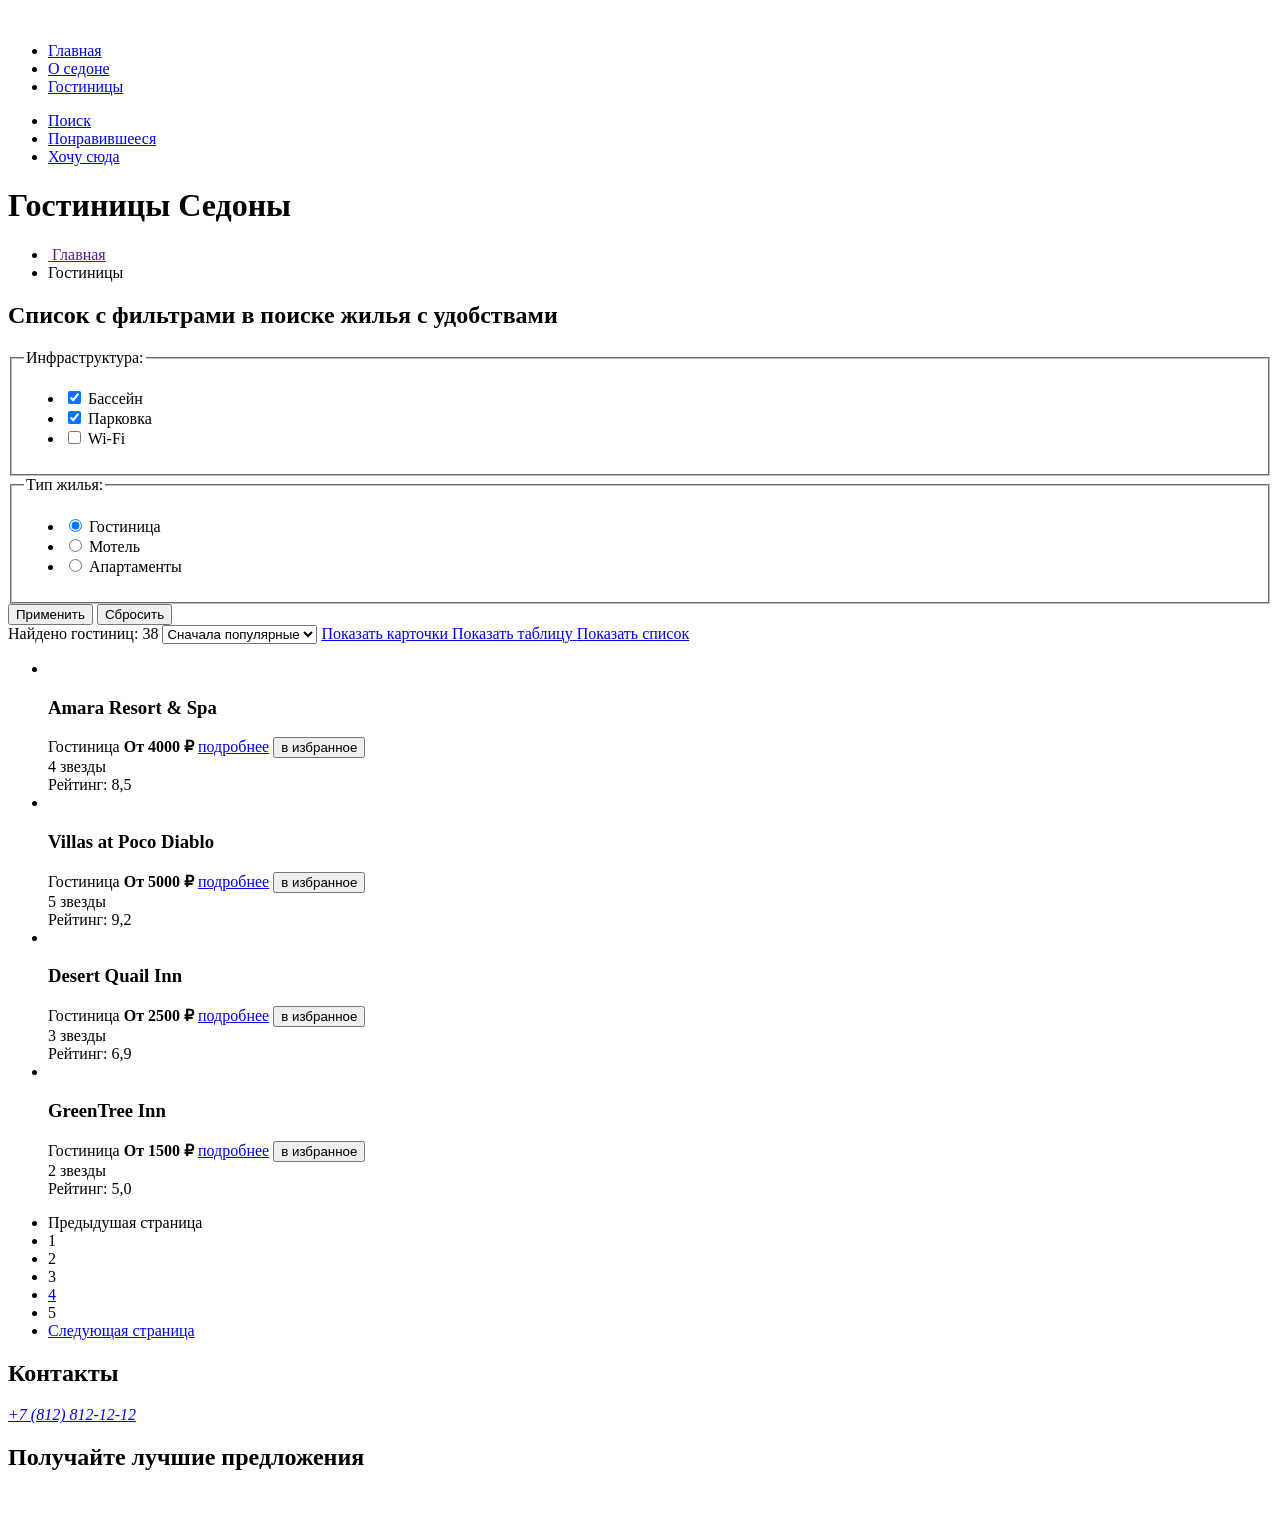
==== catalog.html @ 90de9f29 "add: pagination for catalog-products" ====
<!doctype html>
<html lang="ru">
  <head>
    <meta charset="UTF-8" />
    <meta name="viewport" content="width=device-width, initial-scale=1.0" />
    <title>SEDONA</title>
  </head>
  <body>
    <header class="page-header">
      <a href="index.html" class="page-header-link">
        <img src="" alt="" class="page-header-logo" />
      </a>
      <nav class="navigation">
        <ul class="navigation-list">
          <li class="navigation-item">
            <a href="index.html" class="navigation-link">Главная</a>
          </li>
          <li class="navigation-item">
            <a href="about.html" class="navigation-link">О седоне</a>
          </li>
          <li class="navigation-item">
            <a
              href="catalog.html"
              class="navigation-link navigation-link-current"
              >Гостиницы</a
            >
          </li>
        </ul>
        <ul class="navigation-list navigation-user">
          <li class="navigation-item">
            <a href="#" class="navigation-link">
              <span class="visually-hidden">Поиск</span>
            </a>
          </li>
          <li class="navigation-item">
            <a href="#" class="navigation-link">
              <span class="visually-hidden">Понравившееся</span>
            </a>
          </li>
          <li class="navigation-item">
            <a href="#" class="navigation-link">
              <span class="navigation-user-will">Хочу сюда</span>
            </a>
          </li>
        </ul>
      </nav>
    </header>
    <main class="main-inner">
      <header class="header-inner">
        <h1 class="header-inner-title">Гостиницы Седоны</h1>
        <ul class="breadcrumbs">
          <li class="breadcrumbs-item">
            <a href="" class="breadcrumbs-link">
              <img src="" alt="" class="header-inner-image" />
              <span class="visually-hidden">Главная</span>
            </a>
          </li>
          <li class="breadcrumbs-item">
            <a class="breadcrumbs-link">Гостиницы</a>
          </li>
        </ul>
      </header>
      <section class="catalog-products">
        <!-- Секция с каталогом и фильтрами -->

        <h2 class="visually-hidden">
          Список с фильтрами в поиске жилья с удобствами
        </h2>
        <!-- Заголовок секции. visually-hidden — визуально скрывает заголовок,
       но он остаётся доступным для скринридеров -->

        <form action="https://echo.htmlacademy.ru/" class="catalog-filter">
          <!-- form — создаёт форму для выбора фильтров.
         action — указывает адрес, куда отправятся выбранные данные -->

          <fieldset class="catalog-filter-group">
            <!-- fieldset — объединяет связанные элементы формы в одну группу.
           Здесь он объединяет все варианты инфраструктуры:
           «Бассейн», «Парковка» и «Wi-Fi» -->

            <legend class="catalog-filter-title">Инфраструктура:</legend>
            <!-- legend — задаёт название группы fieldset.
           Здесь название группы — «Инфраструктура» -->

            <ul class="catalog-filter-list">
              <!-- ul — создаёт список вариантов фильтра -->

              <li class="catalog-filter-item">
                <!-- li — отдельный пункт списка -->

                <label class="control">
                  <!-- label — связывает текст «Бассейн» с checkbox.
                 Можно нажать как на квадратик, так и на текст -->

                  <input
                    type="checkbox"
                    class="control-input"
                    name="schwimbad"
                    checked
                  />
                  <!-- checkbox — флажок, который позволяет выбрать этот вариант.
                 Checkbox можно выбирать одновременно с другими checkbox -->

                  Бассейн
                </label>
              </li>

              <li class="catalog-filter-item">
                <label class="control">
                  <input
                    type="checkbox"
                    class="control-input"
                    name="parking"
                    checked
                  />
                  Парковка
                </label>
              </li>

              <li class="catalog-filter-item">
                <label class="control">
                  <input type="checkbox" class="control-input" name="wi-fi" />
                  Wi-Fi
                </label>
              </li>
            </ul>
          </fieldset>

          <fieldset class="catalog-filter-group">
            <!-- Второй fieldset — отдельная группа формы.
           Здесь объединены варианты выбора типа жилья:
           «Гостиница», «Мотель» и «Апартаменты» -->

            <legend class="catalog-filter-title">Тип жилья:</legend>
            <!-- legend — название этой группы.
           Здесь оно сообщает пользователю, что ниже выбирается тип жилья -->

            <ul class="catalog-filter-list">
              <!-- ul — список вариантов типа жилья -->

              <li class="catalog-filter-item">
                <!-- li — один вариант из списка -->

                <label class="control">
                  <!-- label — связывает название варианта с radio -->

                  <input
                    type="radio"
                    class="control-input"
                    name="product-group"
                    value="hotel"
                    checked
                  />
                  <!-- radio — переключатель для выбора варианта.
                 Обычно из одной группы radio выбирают только один вариант -->

                  Гостиница
                </label>
              </li>

              <li class="catalog-filter-item">
                <label class="control">
                  <input
                    type="radio"
                    class="control-input"
                    name="product-group"
                    value="motel"
                  />
                  Мотель
                </label>
              </li>

              <li class="catalog-filter-item">
                <label class="control">
                  <input
                    type="radio"
                    class="control-input"
                    name="product-group"
                    value="apartmant"
                  />
                  Апартаменты
                </label>
              </li>
            </ul>
          </fieldset>
          <div class="form-content-button">
            <button class="form-button" type="submit">Применить</button>
            <button class="form-button" type="submit">Сбросить</button>
          </div>
        </form>
        <label for="sort">Найдено гостиниц: 38</label>
        <select id="sort" aria-label="Сортировка" class="select-control">
          <option value="popular">Сначала популярные</option>
          <option value="cheap">Сначала дешевые</option>
          <option value="expensiv">Сначала дорогие</option>
        </select>
        <a href="#" class="button button-light">
          <span class="visually-hidden">Показать карточки</span>
        </a>
        <a href="#" class="button button-light">
          <span class="visually-hidden">Показать таблицу</span>
        </a>
        <a href="#" class="button button-light">
          <span class="visually-hidden">Показать список</span>
        </a>

        <ul class="product-list">

          <li class="product-card">
            <a href="" class="product-card -image-link">
              <img src="" alt="" class="product-card-image" />
            </a>
            <a href="#" class="product-card-title-link"></a>
              <h3 class="product-card-title">Amara Resort & Spa</h3>
            </a>
            <span class="product-card-type">Гостиница</span>
            <b class="product-card-price">От 4000 ₽</b>
            <a href="#" class="button button-more">подробнее</a>
            <button href="#" class="button button-favorite">в избранное</button>
            <div class="product-card-stars star-4"> 
              <span class="visually-hidden">4 звезды</span>
                <img src="#" alt="" class="product-card-star" />
            </div>
            <span class="product-card-rating">Рейтинг: 8,5</span>
          </li>
            
          <li class="product-card">
            <a href="" class="product-card -image-link">
              <img src="" alt="" class="product-card-image" />
            </a>
            <a href="#" class="product-card-title-link"></a>
              <h3 class="product-card-title">Villas at Poco Diablo</h3>
            </a>
            <span class="product-card-type">Гостиница</span>
            <b class="product-card-price">От 5000 ₽</b>
            <a href="#" class="button button-more">подробнее</a>
            <button href="#" class="button button-favorite">в избранное</button>
            <div class="product-card-stars star-5"> 
                <span class="visually-hidden">5 звезды</span>
                <img src="#" alt="" class="product-card-star" />
            </div>
            <span class="product-card-rating">Рейтинг: 9,2</span>
          </li>

          <li class="product-card"> 
            <a href="" class="product-card -image-link">
              <img src="" alt="" class="product-card-image" />
            </a>
            <a href="#" class="product-card-title-link"></a>
              <h3 class="product-card-title">Desert Quail Inn</h3>
            </a>
            <span class="product-card-type">Гостиница</span>
            <b class="product-card-price">От 2500 ₽</b>
            <a href="#" class="button button-more">подробнее</a>
            <button href="#" class="button button-favorite">в избранное</button>
            <div class="product-card-stars star-3"> 
              <span class="visually-hidden">3 звезды</span>
                <img src="#" alt="" class="product-card-star" />
            </div>
            <span class="product-card-rating">Рейтинг: 6,9</span>
          </li>

          <li class="product-card">
            <a href="" class="product-card -image-link">
              <img src="" alt="" class="product-card-image" />
            </a>
            <a href="#" class="product-card-title-link"></a>
              <h3 class="product-card-title">GreenTree Inn</h3>
            </a>
            <span class="product-card-type">Гостиница</span>
            <b class="product-card-price">От 1500 ₽</b>
            <a href="#" class="button button-more">подробнее</a>
            <button href="#" class="button button-favorite">в избранное</button>
            <div class="product-card-stars star-2"> 
                <span class="visually-hidden">2 звезды</span>
                <img src="#" alt="" class="product-card-star" />
            </div>
            <span class="product-card-rating">Рейтинг: 5,0</span>
          </li>
              
        </ul>

        <ul class="pagination">
          <li class="pagination-item">
            <a href="" class="pagination-link pagination-prev pagination-disabled"></a>
            <span class="visually-hidden">Предыдушая страница</span>
          </li>
          <li class="pagination-item">
            <a class="pagination-link pagination-current">1</a>
          </li>
          <li class="pagination-item">
            <a class="pagination-link">2</a>
          </li>
          <li class="pagination-item">
            <a class="pagination-link">3</a>
          </li>
          <li class="pagination-item">
            <a href="#" class="pagination-link">4</a>
          </li>
          <li class="pagination-item">
            <a class="pagination-link">5</a>
          </li>
          <li class="pagination-item">
            <a href="#" class="pagination-link pagination-next">
              <span class="visually-hidden">Следующая страница</span>
            </a>
          </li>
        </ul>
      </section>
      <section class="contacts">
        <h2 class="visually-hidden">Контакты</h2>
        <address class="contacts-address">
          <p class="contacts-address-text">
            <a href="tel:+78128121212" class="contacts-phone"
              >+7 (812) 812-12-12</a
            >
          </p>
        </address>
      </section>
      <section class="newsletter">
        <h2 class="visually-hidden">Получайте лучшие предложения</h2>
        <a href="" class="newsletter-link">
          <img src="" alt="" class="newsletter-image" />
        </a>
      </section>
    </footer>
  </body>
</html>
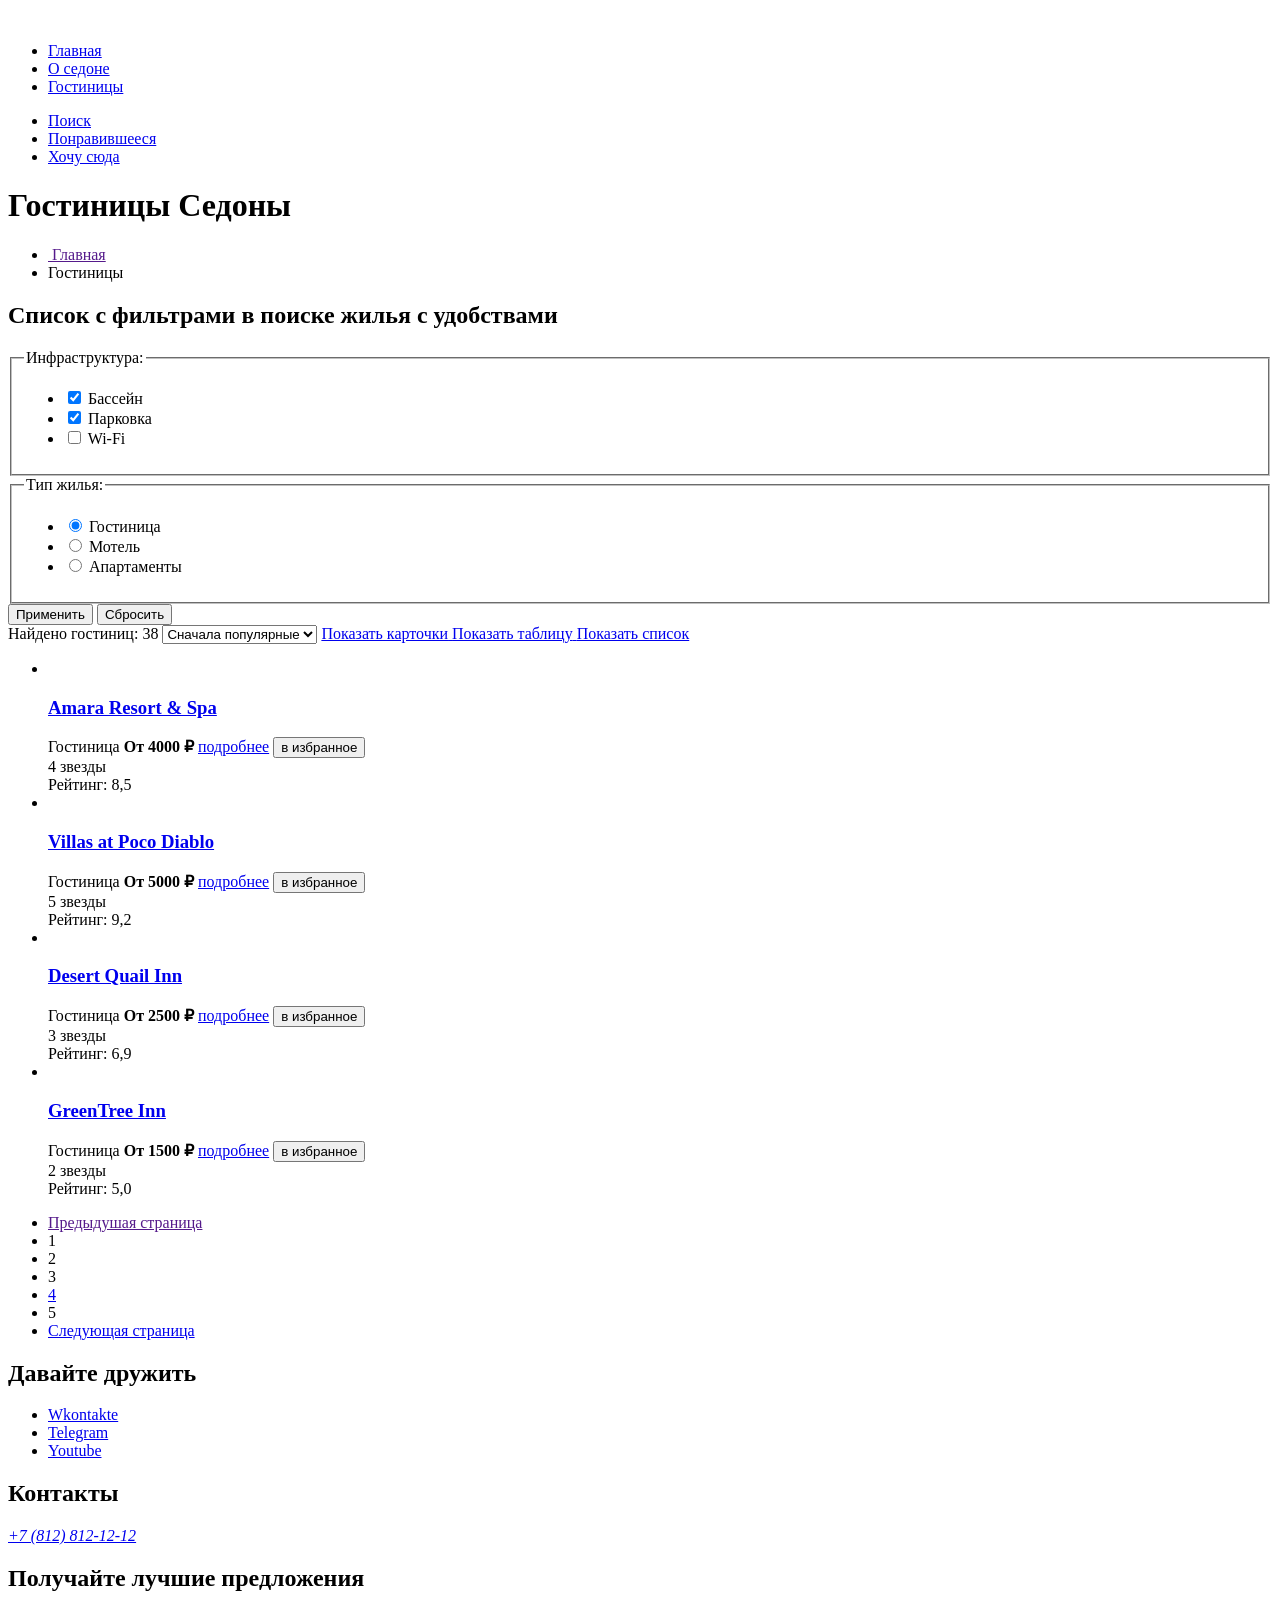
==== commit eab206c1: "fix: catalog.html" ====
--- a/catalog.html
+++ b/catalog.html
@@ -205,57 +205,56 @@
         </a>
 
         <ul class="product-list">
-
           <li class="product-card">
             <a href="" class="product-card -image-link">
               <img src="" alt="" class="product-card-image" />
             </a>
-            <a href="#" class="product-card-title-link"></a>
+            <a href="#" class="product-card-title-link">
               <h3 class="product-card-title">Amara Resort & Spa</h3>
             </a>
             <span class="product-card-type">Гостиница</span>
             <b class="product-card-price">От 4000 ₽</b>
             <a href="#" class="button button-more">подробнее</a>
             <button href="#" class="button button-favorite">в избранное</button>
-            <div class="product-card-stars star-4"> 
+            <div class="product-card-stars star-4">
               <span class="visually-hidden">4 звезды</span>
-                <img src="#" alt="" class="product-card-star" />
+              <img src="#" alt="" class="product-card-star" />
             </div>
             <span class="product-card-rating">Рейтинг: 8,5</span>
           </li>
-            
+
           <li class="product-card">
             <a href="" class="product-card -image-link">
               <img src="" alt="" class="product-card-image" />
             </a>
-            <a href="#" class="product-card-title-link"></a>
+            <a href="#" class="product-card-title-link">
               <h3 class="product-card-title">Villas at Poco Diablo</h3>
             </a>
             <span class="product-card-type">Гостиница</span>
             <b class="product-card-price">От 5000 ₽</b>
             <a href="#" class="button button-more">подробнее</a>
             <button href="#" class="button button-favorite">в избранное</button>
-            <div class="product-card-stars star-5"> 
-                <span class="visually-hidden">5 звезды</span>
-                <img src="#" alt="" class="product-card-star" />
+            <div class="product-card-stars star-5">
+              <span class="visually-hidden">5 звезды</span>
+              <img src="#" alt="" class="product-card-star" />
             </div>
             <span class="product-card-rating">Рейтинг: 9,2</span>
           </li>
 
-          <li class="product-card"> 
+          <li class="product-card">
             <a href="" class="product-card -image-link">
               <img src="" alt="" class="product-card-image" />
             </a>
-            <a href="#" class="product-card-title-link"></a>
+            <a href="#" class="product-card-title-link">
               <h3 class="product-card-title">Desert Quail Inn</h3>
             </a>
             <span class="product-card-type">Гостиница</span>
             <b class="product-card-price">От 2500 ₽</b>
             <a href="#" class="button button-more">подробнее</a>
             <button href="#" class="button button-favorite">в избранное</button>
-            <div class="product-card-stars star-3"> 
+            <div class="product-card-stars star-3">
               <span class="visually-hidden">3 звезды</span>
-                <img src="#" alt="" class="product-card-star" />
+              <img src="#" alt="" class="product-card-star" />
             </div>
             <span class="product-card-rating">Рейтинг: 6,9</span>
           </li>
@@ -264,26 +263,29 @@
             <a href="" class="product-card -image-link">
               <img src="" alt="" class="product-card-image" />
             </a>
-            <a href="#" class="product-card-title-link"></a>
+            <a href="#" class="product-card-title-link">
               <h3 class="product-card-title">GreenTree Inn</h3>
             </a>
             <span class="product-card-type">Гостиница</span>
             <b class="product-card-price">От 1500 ₽</b>
             <a href="#" class="button button-more">подробнее</a>
             <button href="#" class="button button-favorite">в избранное</button>
-            <div class="product-card-stars star-2"> 
-                <span class="visually-hidden">2 звезды</span>
-                <img src="#" alt="" class="product-card-star" />
+            <div class="product-card-stars star-2">
+              <span class="visually-hidden">2 звезды</span>
+              <img src="#" alt="" class="product-card-star" />
             </div>
             <span class="product-card-rating">Рейтинг: 5,0</span>
           </li>
-              
         </ul>
 
         <ul class="pagination">
           <li class="pagination-item">
-            <a href="" class="pagination-link pagination-prev pagination-disabled"></a>
-            <span class="visually-hidden">Предыдушая страница</span>
+            <a
+              href=""
+              class="pagination-link pagination-prev pagination-disabled"
+            >
+              <span class="visually-hidden">Предыдушая страница</span>
+            </a>
           </li>
           <li class="pagination-item">
             <a class="pagination-link pagination-current">1</a>
@@ -303,6 +305,28 @@
           <li class="pagination-item">
             <a href="#" class="pagination-link pagination-next">
               <span class="visually-hidden">Следующая страница</span>
+            </a>
+          </li>
+        </ul>
+      </section>
+    </main>
+    <footer class="page-footer">
+      <section class="social">
+        <h2 class="visually-hidden">Давайте дружить</h2>
+        <ul class="social-list">
+          <li class="social-item">
+            <a href="#" class="social-link">
+              <span class="visually-hidden">Wkontakte</span>
+            </a>
+          </li>
+          <li class="social-item">
+            <a href="#" class="social-link">
+              <span class="visually-hidden">Telegram</span>
+            </a>
+          </li>
+          <li class="social-item">
+            <a href="#" class="social-link">
+              <span class="visually-hidden">Youtube</span>
             </a>
           </li>
         </ul>
@@ -320,7 +344,7 @@
       <section class="newsletter">
         <h2 class="visually-hidden">Получайте лучшие предложения</h2>
         <a href="" class="newsletter-link">
-          <img src="" alt="" class="newsletter-image" />
+          <img src="#" alt="" class="newsletter-image" />
         </a>
       </section>
     </footer>
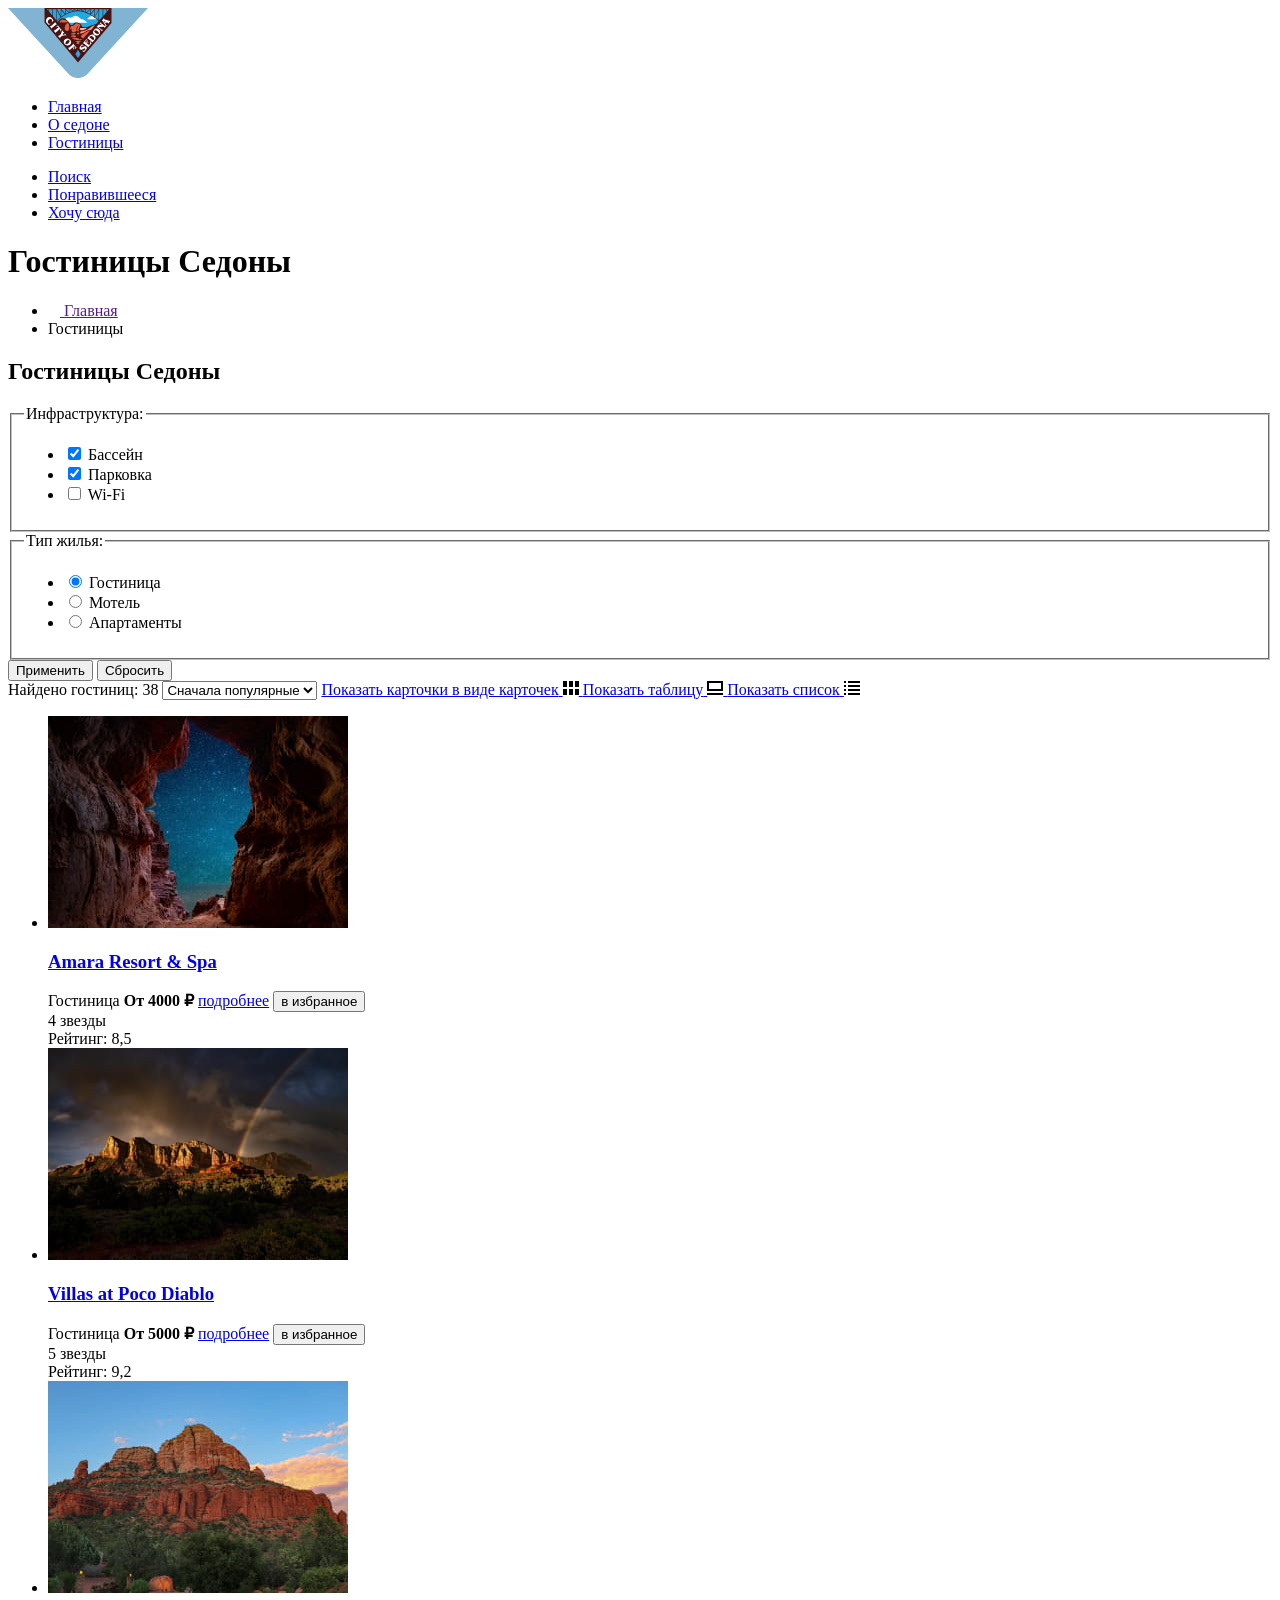
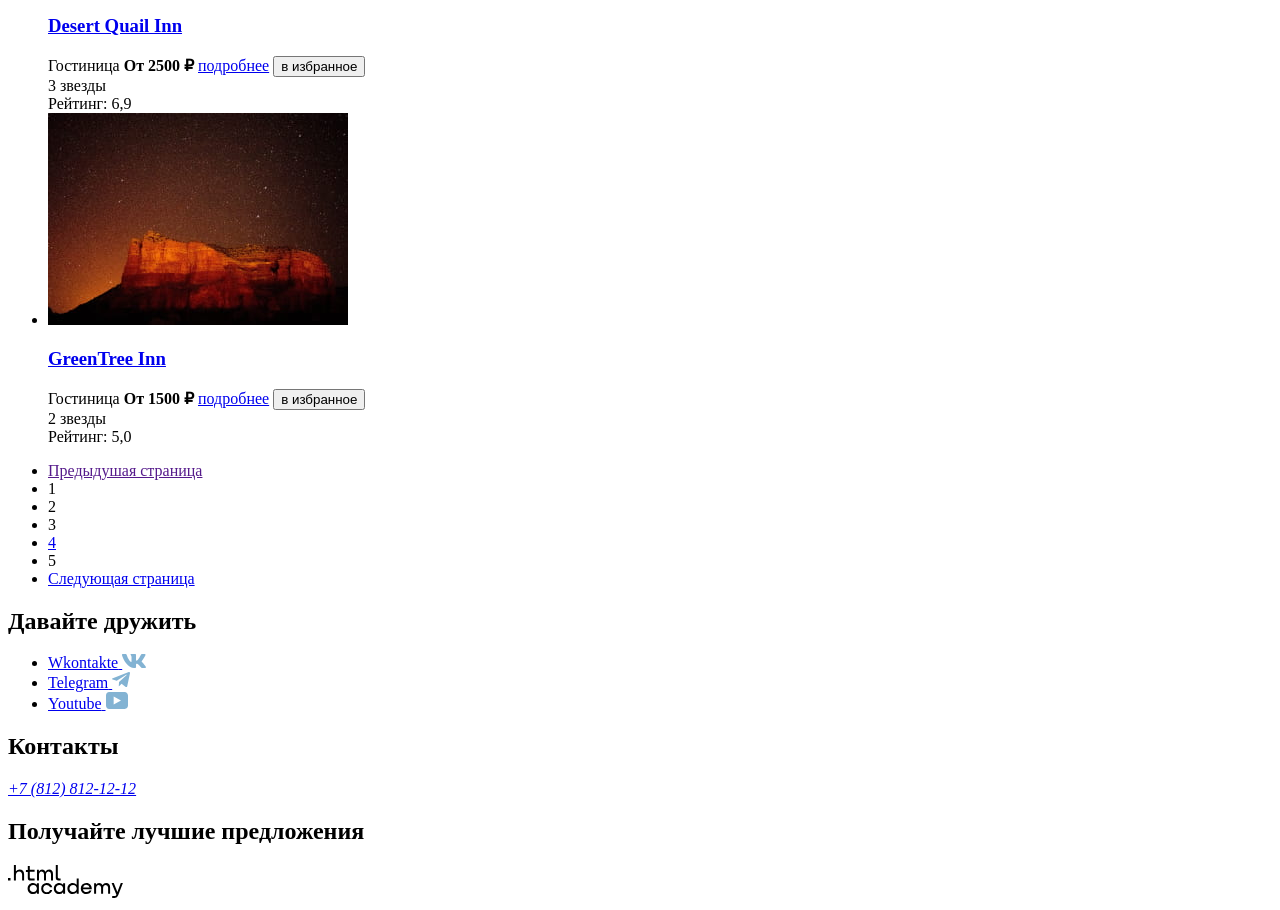
==== commit 80525b0e: "add: images" ====
--- a/catalog.html
+++ b/catalog.html
@@ -8,7 +8,7 @@
   <body>
     <header class="page-header">
       <a href="index.html" class="page-header-link">
-        <img src="" alt="" class="page-header-logo" />
+        <img src="images/svg/logo.svg" alt="Логотипа сайта Седона" class="page-header-logo" width="140" height="70" />
       </a>
       <nav class="navigation">
         <ul class="navigation-list">
@@ -51,7 +51,7 @@
         <ul class="breadcrumbs">
           <li class="breadcrumbs-item">
             <a href="" class="breadcrumbs-link">
-              <img src="" alt="" class="header-inner-image" />
+              <img src="images/svg/home-page.svg" width="12" height="12" alt="" class="header-inner-image" />
               <span class="visually-hidden">Главная</span>
             </a>
           </li>
@@ -63,8 +63,8 @@
       <section class="catalog-products">
         <!-- Секция с каталогом и фильтрами -->
 
-        <h2 class="visually-hidden">
-          Список с фильтрами в поиске жилья с удобствами
+        <h2 class="catalog-products-title">
+          Гостиницы Седоны
         </h2>
         <!-- Заголовок секции. visually-hidden — визуально скрывает заголовок,
        но он остаётся доступным для скринридеров -->
@@ -195,19 +195,22 @@
           <option value="expensiv">Сначала дорогие</option>
         </select>
         <a href="#" class="button button-light">
-          <span class="visually-hidden">Показать карточки</span>
+          <span class="visually-hidden">Показать карточки в виде карточек</span>
+          <img src="images/svg/view-icon.svg" alt="Показать карточки в виде карточек" class="schow-card-image">
         </a>
         <a href="#" class="button button-light">
           <span class="visually-hidden">Показать таблицу</span>
+          <img src="images/svg/tabl-view.svg" alt="Показать карточки в виде таблицы" class="schow-card-image">
         </a>
         <a href="#" class="button button-light">
           <span class="visually-hidden">Показать список</span>
+          <img src="images/svg/list-view.svg" alt="Показать карточки в виде список" class="schow-card-image">
         </a>
 
         <ul class="product-list">
           <li class="product-card">
             <a href="" class="product-card -image-link">
-              <img src="" alt="" class="product-card-image" />
+              <img src="images/galery/hotel-1.jpg" width="300" height="212" alt="Коньена с центра внутри показывает с низу высоты Коньена" class="product-card-image" />
             </a>
             <a href="#" class="product-card-title-link">
               <h3 class="product-card-title">Amara Resort & Spa</h3>
@@ -225,7 +228,7 @@
 
           <li class="product-card">
             <a href="" class="product-card -image-link">
-              <img src="" alt="" class="product-card-image" />
+              <img src="images/galery/hotel-2.jpg" width="300" height="212" alt="Показывает коньены с долика и сверху есть радуга" class="product-card-image" />
             </a>
             <a href="#" class="product-card-title-link">
               <h3 class="product-card-title">Villas at Poco Diablo</h3>
@@ -243,7 +246,7 @@
 
           <li class="product-card">
             <a href="" class="product-card -image-link">
-              <img src="" alt="" class="product-card-image" />
+              <img src="images/galery/hotel-3.jpg" width="300" height="212" alt="Показывает Коньены из далека в днем" class="product-card-image" />
             </a>
             <a href="#" class="product-card-title-link">
               <h3 class="product-card-title">Desert Quail Inn</h3>
@@ -261,7 +264,7 @@
 
           <li class="product-card">
             <a href="" class="product-card -image-link">
-              <img src="" alt="" class="product-card-image" />
+              <img src="images/galery/hotel-4.jpg" width="300" height="212" alt="показывает все красоту коньенов в ночи и сверху зведзды" class="product-card-image" />
             </a>
             <a href="#" class="product-card-title-link">
               <h3 class="product-card-title">GreenTree Inn</h3>
@@ -317,16 +320,19 @@
           <li class="social-item">
             <a href="#" class="social-link">
               <span class="visually-hidden">Wkontakte</span>
+              <img src="images/social-icon/vk.svg" width="24" height="14" alt="Вконтакте" class="social-image">
             </a>
           </li>
           <li class="social-item">
             <a href="#" class="social-link">
               <span class="visually-hidden">Telegram</span>
+              <img src="images/social-icon/telegram.svg" width="18" height="16" alt="Телеграм" class="social-image">
             </a>
           </li>
           <li class="social-item">
             <a href="#" class="social-link">
               <span class="visually-hidden">Youtube</span>
+              <img src="images/social-icon/youtube.svg" width="22" height="17" alt="Ютуб" class="social-image">
             </a>
           </li>
         </ul>
@@ -334,17 +340,15 @@
       <section class="contacts">
         <h2 class="visually-hidden">Контакты</h2>
         <address class="contacts-address">
-          <p class="contacts-address-text">
-            <a href="tel:+78128121212" class="contacts-phone"
-              >+7 (812) 812-12-12</a
-            >
-          </p>
+        <p class="contacts-address-text">
+          <a href="tel:+78128121212" class="contacts-phone">+7 (812) 812-12-12</a>
+        </p>
         </address>
       </section>
       <section class="newsletter">
         <h2 class="visually-hidden">Получайте лучшие предложения</h2>
-        <a href="" class="newsletter-link">
-          <img src="#" alt="" class="newsletter-image" />
+        <a href="№" class="newsletter-link">
+          <img src="images/svg/html-academy.svg" width="115" height="33" alt="html-academy" class="newsletter-image">
         </a>
       </section>
     </footer>
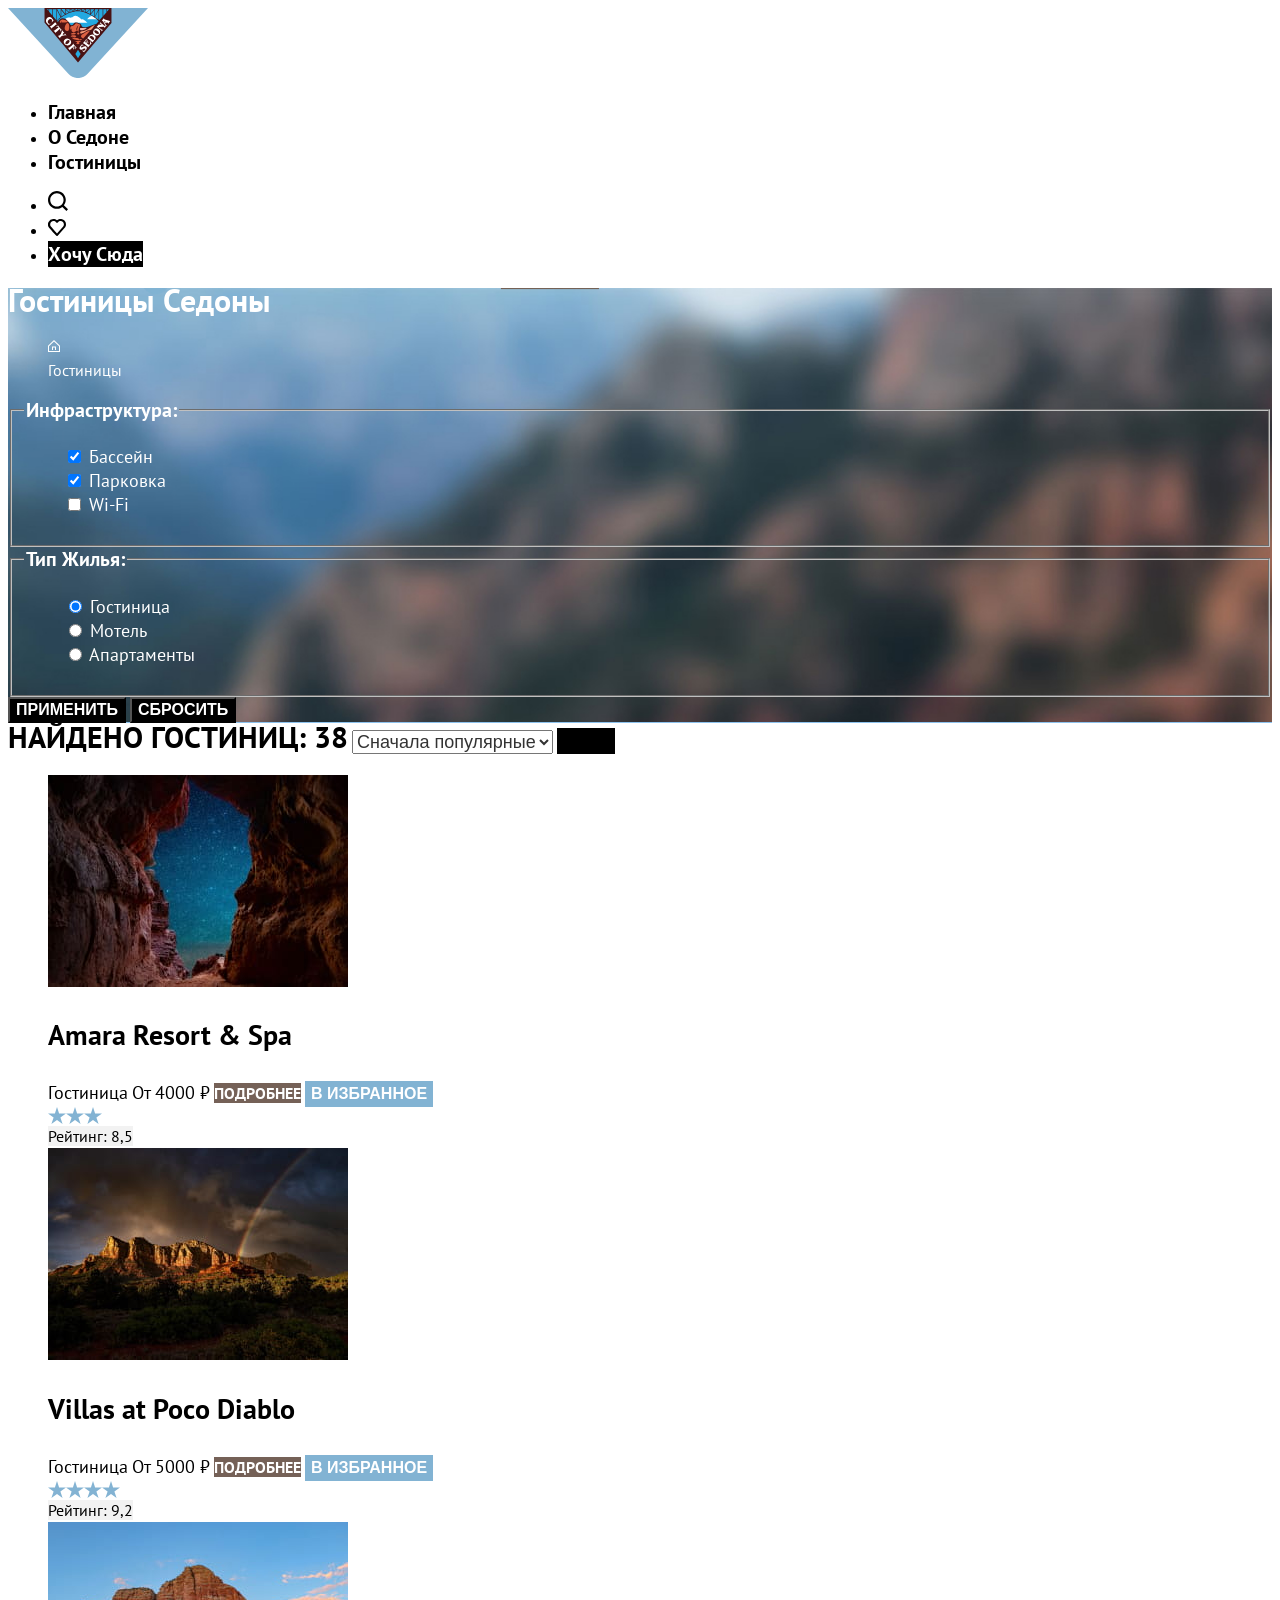
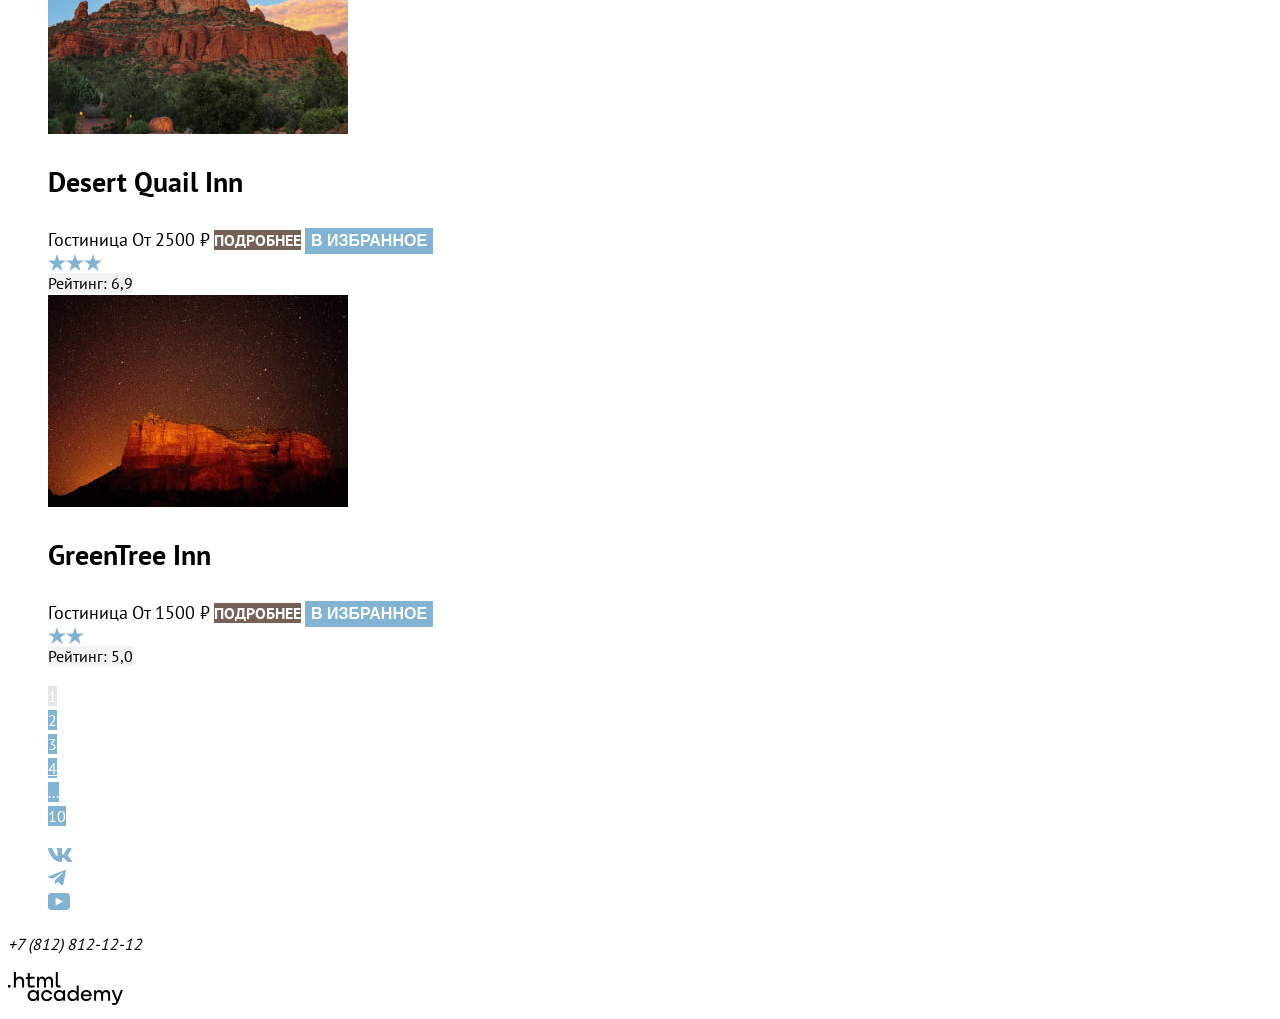
==== commit e60eb4cb: "add: basic styles" ====
--- a/catalog.html
+++ b/catalog.html
@@ -4,11 +4,18 @@
     <meta charset="UTF-8" />
     <meta name="viewport" content="width=device-width, initial-scale=1.0" />
     <title>SEDONA</title>
+    <link rel="stylesheet" href="styles/styles.css" />
   </head>
   <body>
     <header class="page-header">
       <a href="index.html" class="page-header-link">
-        <img src="images/svg/logo.svg" alt="Логотипа сайта Седона" class="page-header-logo" width="140" height="70" />
+        <img
+          src="images/svg/logo.svg"
+          alt="Логотипа сайта Седона"
+          class="page-header-logo"
+          width="140"
+          height="70"
+        />
       </a>
       <nav class="navigation">
         <ul class="navigation-list">
@@ -19,26 +26,34 @@
             <a href="about.html" class="navigation-link">О седоне</a>
           </li>
           <li class="navigation-item">
-            <a
-              href="catalog.html"
-              class="navigation-link navigation-link-current"
-              >Гостиницы</a
-            >
+            <a href="catalog.html" class="navigation-link">Гостиницы</a>
           </li>
         </ul>
         <ul class="navigation-list navigation-user">
           <li class="navigation-item">
             <a href="#" class="navigation-link">
               <span class="visually-hidden">Поиск</span>
+              <img
+                src="images/svg/search.svg"
+                width="20"
+                height="20"
+                alt="Поиска"
+                class="navigation-link-search"
+              />
             </a>
           </li>
           <li class="navigation-item">
             <a href="#" class="navigation-link">
               <span class="visually-hidden">Понравившееся</span>
-            </a>
-          </li>
-          <li class="navigation-item">
-            <a href="#" class="navigation-link">
+              <img
+                src="images/svg/hearz.svg"
+                alt=""
+                class="navigation-link-like"
+              />
+            </a>
+          </li>
+          <li class="navigation-item">
+            <a href="#" class="navigation-link button">
               <span class="navigation-user-will">Хочу сюда</span>
             </a>
           </li>
@@ -51,7 +66,13 @@
         <ul class="breadcrumbs">
           <li class="breadcrumbs-item">
             <a href="" class="breadcrumbs-link">
-              <img src="images/svg/home-page.svg" width="12" height="12" alt="" class="header-inner-image" />
+              <img
+                src="images/svg/home-page.svg"
+                width="12"
+                height="12"
+                alt=""
+                class="header-inner-image"
+              />
               <span class="visually-hidden">Главная</span>
             </a>
           </li>
@@ -59,33 +80,23 @@
             <a class="breadcrumbs-link">Гостиницы</a>
           </li>
         </ul>
-      </header>
-      <section class="catalog-products">
-        <!-- Секция с каталогом и фильтрами -->
-
-        <h2 class="catalog-products-title">
-          Гостиницы Седоны
-        </h2>
-        <!-- Заголовок секции. visually-hidden — визуально скрывает заголовок,
-       но он остаётся доступным для скринридеров -->
-
-        <form action="https://echo.htmlacademy.ru/" class="catalog-filter">
+        <form action="https://echo.htmlacademy.ru/" class="form-filter">
           <!-- form — создаёт форму для выбора фильтров.
          action — указывает адрес, куда отправятся выбранные данные -->
 
-          <fieldset class="catalog-filter-group">
+          <fieldset class="form-filter-group">
             <!-- fieldset — объединяет связанные элементы формы в одну группу.
            Здесь он объединяет все варианты инфраструктуры:
            «Бассейн», «Парковка» и «Wi-Fi» -->
 
-            <legend class="catalog-filter-title">Инфраструктура:</legend>
+            <legend class="form-filter-title">Инфраструктура:</legend>
             <!-- legend — задаёт название группы fieldset.
            Здесь название группы — «Инфраструктура» -->
 
-            <ul class="catalog-filter-list">
+            <ul class="form-filter-list">
               <!-- ul — создаёт список вариантов фильтра -->
 
-              <li class="catalog-filter-item">
+              <li class="form-filter-item">
                 <!-- li — отдельный пункт списка -->
 
                 <label class="control">
@@ -105,7 +116,7 @@
                 </label>
               </li>
 
-              <li class="catalog-filter-item">
+              <li class="form-filter-item">
                 <label class="control">
                   <input
                     type="checkbox"
@@ -117,7 +128,7 @@
                 </label>
               </li>
 
-              <li class="catalog-filter-item">
+              <li class="form-filter-item">
                 <label class="control">
                   <input type="checkbox" class="control-input" name="wi-fi" />
                   Wi-Fi
@@ -126,19 +137,19 @@
             </ul>
           </fieldset>
 
-          <fieldset class="catalog-filter-group">
+          <fieldset class="form-filter-group">
             <!-- Второй fieldset — отдельная группа формы.
            Здесь объединены варианты выбора типа жилья:
            «Гостиница», «Мотель» и «Апартаменты» -->
 
-            <legend class="catalog-filter-title">Тип жилья:</legend>
+            <legend class="form-filter-title">Тип жилья:</legend>
             <!-- legend — название этой группы.
            Здесь оно сообщает пользователю, что ниже выбирается тип жилья -->
 
-            <ul class="catalog-filter-list">
+            <ul class="form-filter-list">
               <!-- ul — список вариантов типа жилья -->
 
-              <li class="catalog-filter-item">
+              <li class="form-filter-item">
                 <!-- li — один вариант из списка -->
 
                 <label class="control">
@@ -158,7 +169,7 @@
                 </label>
               </li>
 
-              <li class="catalog-filter-item">
+              <li class="form-filter-item">
                 <label class="control">
                   <input
                     type="radio"
@@ -170,7 +181,7 @@
                 </label>
               </li>
 
-              <li class="catalog-filter-item">
+              <li class="form-filter-item">
                 <label class="control">
                   <input
                     type="radio"
@@ -188,7 +199,10 @@
             <button class="form-button" type="submit">Сбросить</button>
           </div>
         </form>
-        <label for="sort">Найдено гостиниц: 38</label>
+      </header>
+      <section class="catalog-products">
+        <!-- Секция с каталогом и фильтрами -->
+        <label for="sort" class="form-label title">Найдено гостиниц: 38</label>
         <select id="sort" aria-label="Сортировка" class="select-control">
           <option value="popular">Сначала популярные</option>
           <option value="cheap">Сначала дешевые</option>
@@ -196,21 +210,39 @@
         </select>
         <a href="#" class="button button-light">
           <span class="visually-hidden">Показать карточки в виде карточек</span>
-          <img src="images/svg/view-icon.svg" alt="Показать карточки в виде карточек" class="schow-card-image">
+          <img
+            src="images/svg/view-icon.svg"
+            alt="Показать карточки в виде карточек"
+            class="schow-card-image"
+          />
         </a>
         <a href="#" class="button button-light">
           <span class="visually-hidden">Показать таблицу</span>
-          <img src="images/svg/tabl-view.svg" alt="Показать карточки в виде таблицы" class="schow-card-image">
+          <img
+            src="images/svg/tabl-view.svg"
+            alt="Показать карточки в виде таблицы"
+            class="schow-card-image"
+          />
         </a>
         <a href="#" class="button button-light">
           <span class="visually-hidden">Показать список</span>
-          <img src="images/svg/list-view.svg" alt="Показать карточки в виде список" class="schow-card-image">
+          <img
+            src="images/svg/list-view.svg"
+            alt="Показать карточки в виде список"
+            class="schow-card-image"
+          />
         </a>
 
         <ul class="product-list">
           <li class="product-card">
-            <a href="" class="product-card -image-link">
-              <img src="images/galery/hotel-1.jpg" width="300" height="212" alt="Коньена с центра внутри показывает с низу высоты Коньена" class="product-card-image" />
+            <a href="#" class="product-card -image-link">
+              <img
+                src="images/galery/hotel-1.jpg"
+                width="300"
+                height="212"
+                alt="Коньена с центра внутри показывает с низу высоты Коньена"
+                class="product-card-image"
+              />
             </a>
             <a href="#" class="product-card-title-link">
               <h3 class="product-card-title">Amara Resort & Spa</h3>
@@ -221,14 +253,19 @@
             <button href="#" class="button button-favorite">в избранное</button>
             <div class="product-card-stars star-4">
               <span class="visually-hidden">4 звезды</span>
-              <img src="#" alt="" class="product-card-star" />
             </div>
             <span class="product-card-rating">Рейтинг: 8,5</span>
           </li>
 
           <li class="product-card">
             <a href="" class="product-card -image-link">
-              <img src="images/galery/hotel-2.jpg" width="300" height="212" alt="Показывает коньены с долика и сверху есть радуга" class="product-card-image" />
+              <img
+                src="images/galery/hotel-2.jpg"
+                width="300"
+                height="212"
+                alt="Показывает коньены с долика и сверху есть радуга"
+                class="product-card-image"
+              />
             </a>
             <a href="#" class="product-card-title-link">
               <h3 class="product-card-title">Villas at Poco Diablo</h3>
@@ -246,7 +283,13 @@
 
           <li class="product-card">
             <a href="" class="product-card -image-link">
-              <img src="images/galery/hotel-3.jpg" width="300" height="212" alt="Показывает Коньены из далека в днем" class="product-card-image" />
+              <img
+                src="images/galery/hotel-3.jpg"
+                width="300"
+                height="212"
+                alt="Показывает Коньены из далека в днем"
+                class="product-card-image"
+              />
             </a>
             <a href="#" class="product-card-title-link">
               <h3 class="product-card-title">Desert Quail Inn</h3>
@@ -264,7 +307,13 @@
 
           <li class="product-card">
             <a href="" class="product-card -image-link">
-              <img src="images/galery/hotel-4.jpg" width="300" height="212" alt="показывает все красоту коньенов в ночи и сверху зведзды" class="product-card-image" />
+              <img
+                src="images/galery/hotel-4.jpg"
+                width="300"
+                height="212"
+                alt="показывает все красоту коньенов в ночи и сверху зведзды"
+                class="product-card-image"
+              />
             </a>
             <a href="#" class="product-card-title-link">
               <h3 class="product-card-title">GreenTree Inn</h3>
@@ -303,7 +352,10 @@
             <a href="#" class="pagination-link">4</a>
           </li>
           <li class="pagination-item">
-            <a class="pagination-link">5</a>
+            <a class="pagination-link">...</a>
+          </li>
+          <li class="pagination-item">
+            <a class="pagination-link">10</a>
           </li>
           <li class="pagination-item">
             <a href="#" class="pagination-link pagination-next">
@@ -320,19 +372,37 @@
           <li class="social-item">
             <a href="#" class="social-link">
               <span class="visually-hidden">Wkontakte</span>
-              <img src="images/social-icon/vk.svg" width="24" height="14" alt="Вконтакте" class="social-image">
+              <img
+                src="images/social-icon/vk.svg"
+                width="24"
+                height="14"
+                alt="Вконтакте"
+                class="social-image"
+              />
             </a>
           </li>
           <li class="social-item">
             <a href="#" class="social-link">
               <span class="visually-hidden">Telegram</span>
-              <img src="images/social-icon/telegram.svg" width="18" height="16" alt="Телеграм" class="social-image">
+              <img
+                src="images/social-icon/telegram.svg"
+                width="18"
+                height="16"
+                alt="Телеграм"
+                class="social-image"
+              />
             </a>
           </li>
           <li class="social-item">
             <a href="#" class="social-link">
               <span class="visually-hidden">Youtube</span>
-              <img src="images/social-icon/youtube.svg" width="22" height="17" alt="Ютуб" class="social-image">
+              <img
+                src="images/social-icon/youtube.svg"
+                width="22"
+                height="17"
+                alt="Ютуб"
+                class="social-image"
+              />
             </a>
           </li>
         </ul>
@@ -340,15 +410,23 @@
       <section class="contacts">
         <h2 class="visually-hidden">Контакты</h2>
         <address class="contacts-address">
-        <p class="contacts-address-text">
-          <a href="tel:+78128121212" class="contacts-phone">+7 (812) 812-12-12</a>
-        </p>
+          <p class="contacts-address-text">
+            <a href="tel:+78128121212" class="contacts-phone"
+              >+7 (812) 812-12-12</a
+            >
+          </p>
         </address>
       </section>
       <section class="newsletter">
         <h2 class="visually-hidden">Получайте лучшие предложения</h2>
         <a href="№" class="newsletter-link">
-          <img src="images/svg/html-academy.svg" width="115" height="33" alt="html-academy" class="newsletter-image">
+          <img
+            src="images/svg/html-academy.svg"
+            width="115"
+            height="33"
+            alt="html-academy"
+            class="newsletter-image"
+          />
         </a>
       </section>
     </footer>
--- a/styles/styles.css
+++ b/styles/styles.css
@@ -0,0 +1,283 @@
+@font-face {
+  font-family: "PT Sans";
+  src: url(../fonts/ptsans-400.woff2);
+  font-weight: 400;
+  font-style: normal;
+  font-display: swap;
+}
+@font-face {
+  font-family: "PT Sans";
+  src: url(../fonts/ptsans-700.woff2);
+  font-weight: 700;
+  font-style: normal;
+  font-display: swap;
+}
+body {
+  font-family: "PT Sans", sans-serif;
+  font-size: 16px;
+  line-height: 24px;
+  background-color: #fff;
+  color: #000000;
+}
+.button {
+  font-weight: 700;
+  font-size: 20px;
+  line-height: 180%;
+  text-align: center;
+  text-transform: uppercase;
+  background-color: #000;
+  color: #fff;
+  text-decoration: none;
+}
+
+.visually-hidden {
+  display: none;
+}
+
+/* Page-Header */
+.page-header {
+  color: #000;
+}
+.navigation-link {
+  color: inherit;
+  font-weight: 700;
+  text-transform: capitalize;
+  font-size: 20px;
+  line-height: 120%;
+  text-align: center;
+  text-decoration: none;
+}
+.navigation-user-will {
+  color: #fff;
+}
+/* Main-Index */
+.main-index {
+}
+/* Hero */
+.hero {
+  background-image: url(../images/backgroaund/index-background.jpg);
+  background-size: 100% auto;
+  background-color: rgb(184, 173, 202);
+  background-repeat: no-repeat;
+  color: #000;
+  text-align: center;
+}
+/* About */
+.about {
+  text-align: center;
+  background-color: #fff;
+  color: #000;
+  text-align: center;
+}
+.about-title,
+.title {
+  font-weight: 700;
+  font-size: 30px;
+  text-transform: uppercase;
+}
+.about-text {
+  font-size: 22px;
+  line-height: 118%;
+}
+/* Advantages */
+.advantages-list {
+  list-style-type: none;
+}
+.advantages-background-blau {
+  background-color: #82b3d3;
+  color: #fff;
+}
+.advantages-background-gray {
+  background-color: rgba(131, 179, 211, 0.12);
+  color: #000;
+}
+.advantages-background-dunkl-gray {
+  background-color: rgba(131, 179, 211, 0.2);
+  color: #000;
+}
+.advantages-item {
+  text-align: center;
+}
+.advantages-text,
+.tips-text {
+  font-size: 18px;
+  line-height: 117%;
+}
+.advantages-title,
+.tips-title {
+  font-weight: 700;
+  font-size: 24px;
+  line-height: 117%;
+}
+/* Recommendations */
+.recommendations {
+  background-color: #fff;
+  color: #000;
+  text-align: center;
+}
+.recommendations-text {
+  font-size: 22px;
+  line-height: 118%;
+}
+/* tips */
+.section {
+  background-color: #fff;
+  color: #000;
+  text-align: center;
+}
+.tips-list {
+  list-style-type: none;
+  text-align: center;
+}
+/* interested  */
+.interested {
+  text-align: center;
+}
+.interested-text {
+  font-size: 22px;
+  line-height: 118%;
+}
+/* subscribe */
+.subscribe {
+  background-image: url(../images/backgroaund/subscribe.jpg);
+  background-color: #8dc2ed;
+  background-repeat: no-repeat;
+  background-size: 100% auto;
+  color: #fff;
+}
+.subscribe-text {
+  font-size: 22px;
+  line-height: 118%;
+}
+/* page-footer */
+.page-footer {
+  background-color: #fff;
+  color: #000;
+}
+.social-list {
+  list-style-type: none;
+}
+.social-link {
+  text-decoration: none;
+}
+/* contacts*/
+.contacts-phone {
+  color: inherit;
+  text-decoration: none;
+}
+/* .header-inner */
+.header-inner {
+  background-color: #82b3d3;
+  color: #fff;
+}
+.breadcrumbs {
+  list-style-type: none;
+}
+.breadcrumbs-link {
+  line-height: 131%;
+}
+/* header-inner */
+.header-inner {
+  background-image: url(../images/backgroaund/bagraund-filtr.jpg);
+  background-color: #8dc2ed;
+  background-size: 100% auto;
+  background-repeat: no-repeat;
+  color: #fff;
+}
+.form-filter-title {
+  font-weight: 700;
+  font-size: 20px;
+  line-height: 120%;
+  text-transform: capitalize;
+}
+.form-filter-list {
+  list-style-type: none;
+  font-size: 18px;
+}
+.form-button {
+  font-weight: 700;
+  font-size: 16px;
+  line-height: 125%;
+  text-align: center;
+  text-transform: uppercase;
+  color: #fff;
+  background-color: black;
+}
+.select-control {
+  font-size: 18px;
+  line-height: 117%;
+  color: #333;
+}
+/* .catalog-products */
+.catalog-products {
+}
+.product-card {
+  color: #000;
+}
+.product-list {
+  list-style-type: none;
+}
+.product-card-title-link {
+  color: inherit;
+  text-decoration: none;
+  font-weight: 700;
+  font-size: 24px;
+  line-height: 117%;
+}
+.product-card-type,
+.product-card-price {
+  font-size: 18px;
+  font-weight: 400;
+  line-height: 117%;
+}
+.button-more,
+.button-favorite {
+  font-weight: 700;
+  font-size: 16px;
+  line-height: 125%;
+  text-align: center;
+  color: #fff;
+}
+.button-more {
+  background-color: #756157;
+}
+.button-favorite {
+  background-color: #82b3d3;
+  border: none;
+  height: 26px;
+}
+.product-card-stars {
+  height: 17px;
+  background-image: url(../images/svg/star.svg);
+  background-repeat: repeat-x;
+  background-size: 18px 17px;
+  background-position: left center;
+}
+.star-1{
+  width: 18px;
+}
+.star-2{
+  width: 36px;
+}
+.star-3{
+  width: 54px;
+}
+.star-4{
+  width: 54px;
+}
+.star-5{
+  width: 72px;
+}
+.product-card-rating {
+  background-color: #f2f2f2;
+}
+.pagination {
+  list-style-type: none;
+}
+.pagination-link {
+  background-color: #82b3d3;
+  color: #fff;
+}
+.pagination-current {
+  background-color: #e5e5e5;
+}
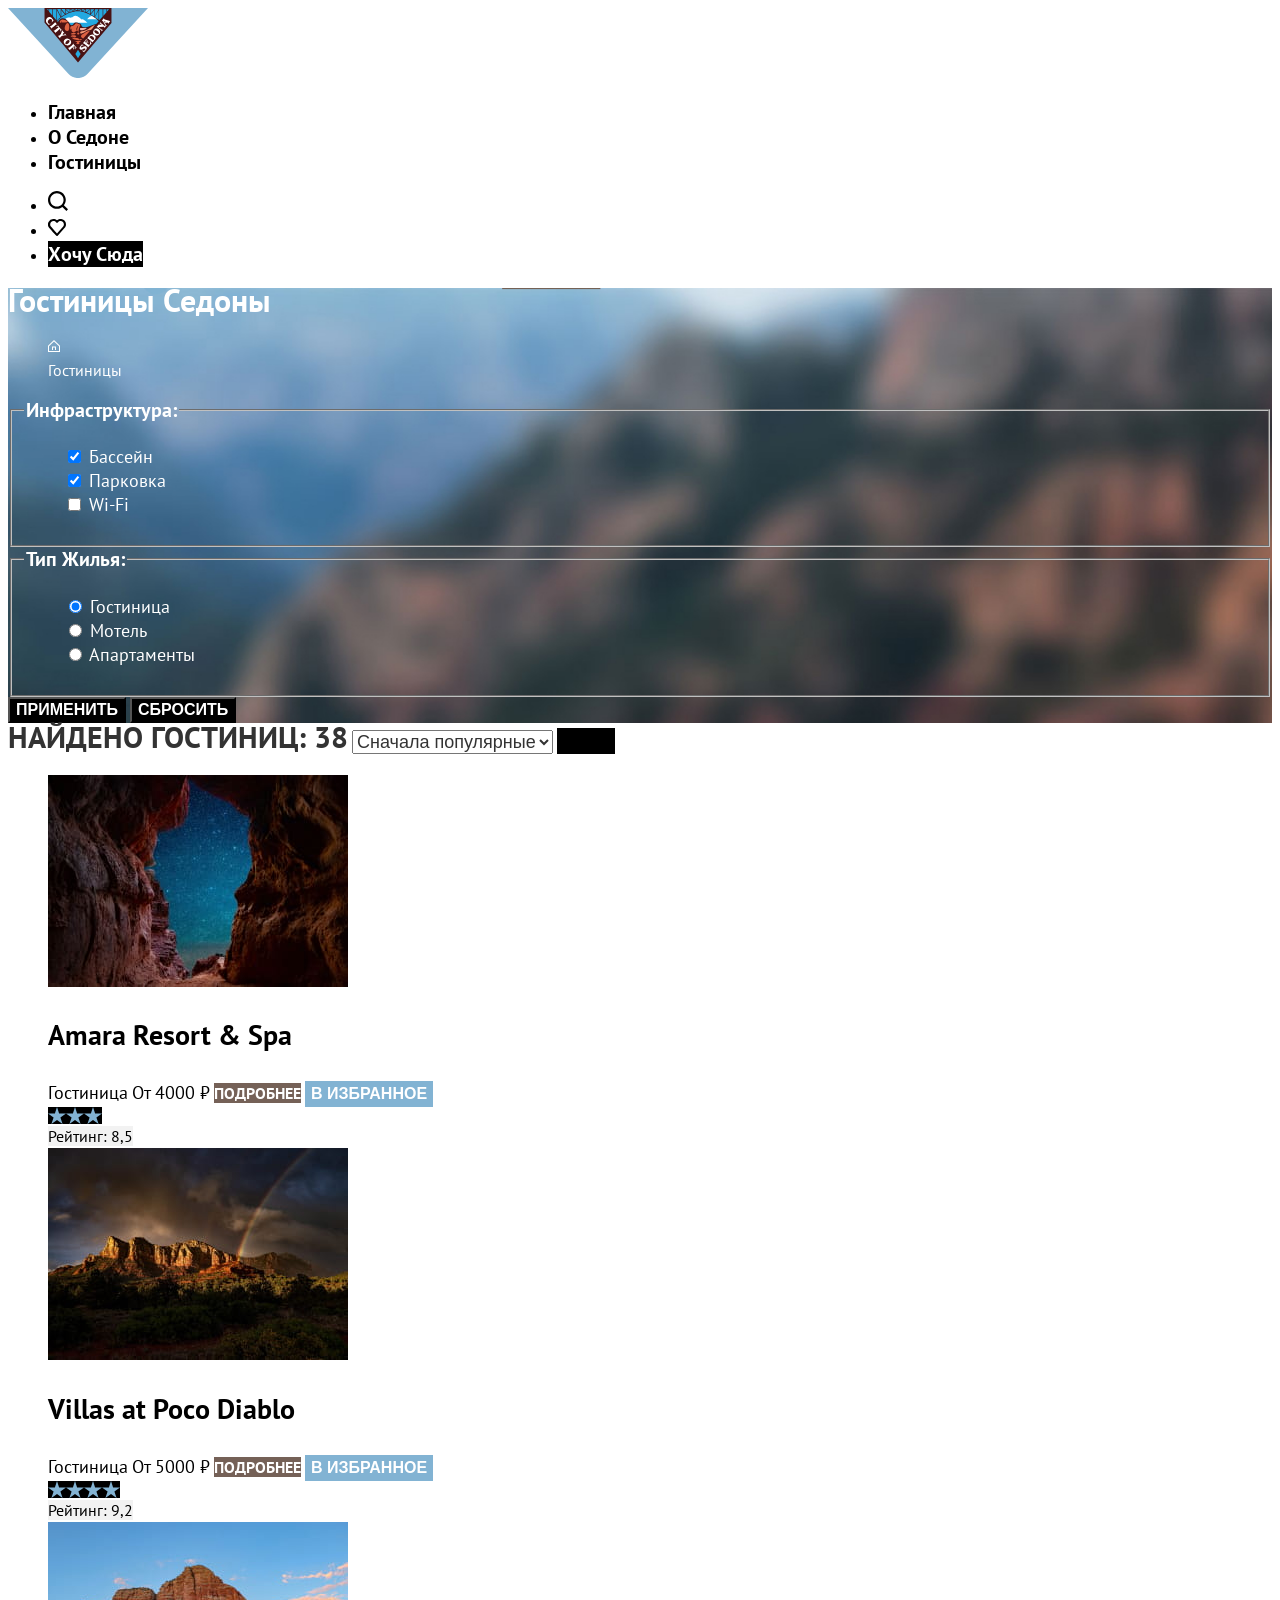
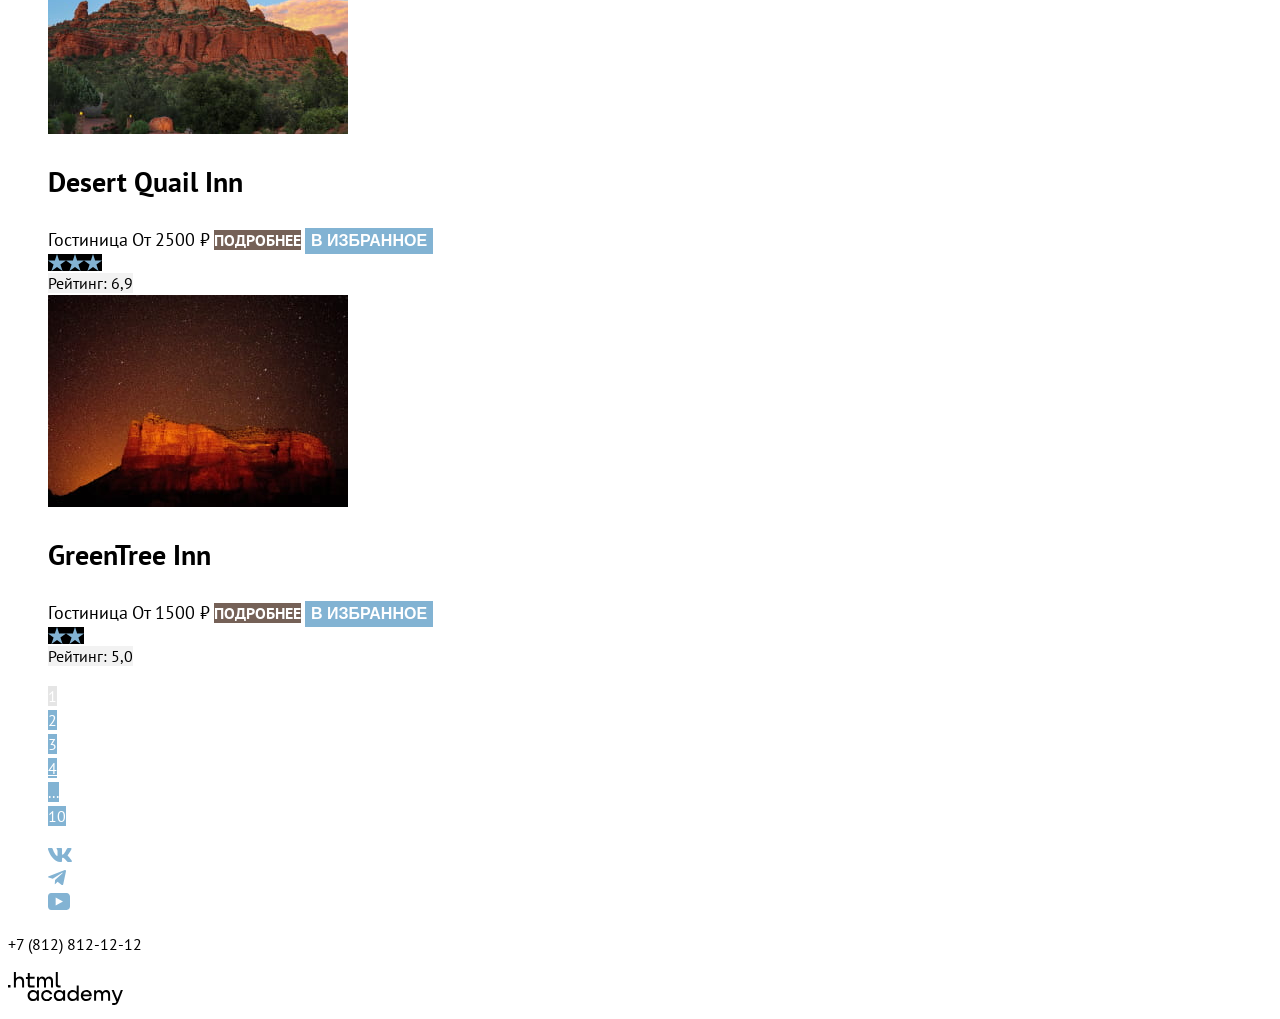
==== commit 10ef49fa: "fix: styles.css" ====
--- a/catalog.html
+++ b/catalog.html
@@ -199,6 +199,7 @@
             <button class="form-button" type="submit">Сбросить</button>
           </div>
         </form>
+
       </header>
       <section class="catalog-products">
         <!-- Секция с каталогом и фильтрами -->
@@ -214,6 +215,7 @@
             src="images/svg/view-icon.svg"
             alt="Показать карточки в виде карточек"
             class="schow-card-image"
+            width="16" height="14"
           />
         </a>
         <a href="#" class="button button-light">
@@ -222,6 +224,7 @@
             src="images/svg/tabl-view.svg"
             alt="Показать карточки в виде таблицы"
             class="schow-card-image"
+            width="16" height="14"
           />
         </a>
         <a href="#" class="button button-light">
@@ -230,6 +233,7 @@
             src="images/svg/list-view.svg"
             alt="Показать карточки в виде список"
             class="schow-card-image"
+            width="16" height="14"
           />
         </a>
 
--- a/styles/styles.css
+++ b/styles/styles.css
@@ -17,7 +17,7 @@
   font-size: 16px;
   line-height: 24px;
   background-color: #fff;
-  color: #000000;
+  color: #333;
 }
 .button {
   font-weight: 700;
@@ -142,7 +142,7 @@
   background-image: url(../images/backgroaund/subscribe.jpg);
   background-color: #8dc2ed;
   background-repeat: no-repeat;
-  background-size: 100% auto;
+  background-size: cover;
   color: #fff;
 }
 .subscribe-text {
@@ -180,7 +180,7 @@
 .header-inner {
   background-image: url(../images/backgroaund/bagraund-filtr.jpg);
   background-color: #8dc2ed;
-  background-size: 100% auto;
+  background-size: cover;
   background-repeat: no-repeat;
   color: #fff;
 }
@@ -249,6 +249,8 @@
 .product-card-stars {
   height: 17px;
   background-image: url(../images/svg/star.svg);
+  background-color: #000;
+  color: #fff;
   background-repeat: repeat-x;
   background-size: 18px 17px;
   background-position: left center;
@@ -281,3 +283,6 @@
 .pagination-current {
   background-color: #e5e5e5;
 }
+.contacts-phone {
+  font-style: normal;
+}
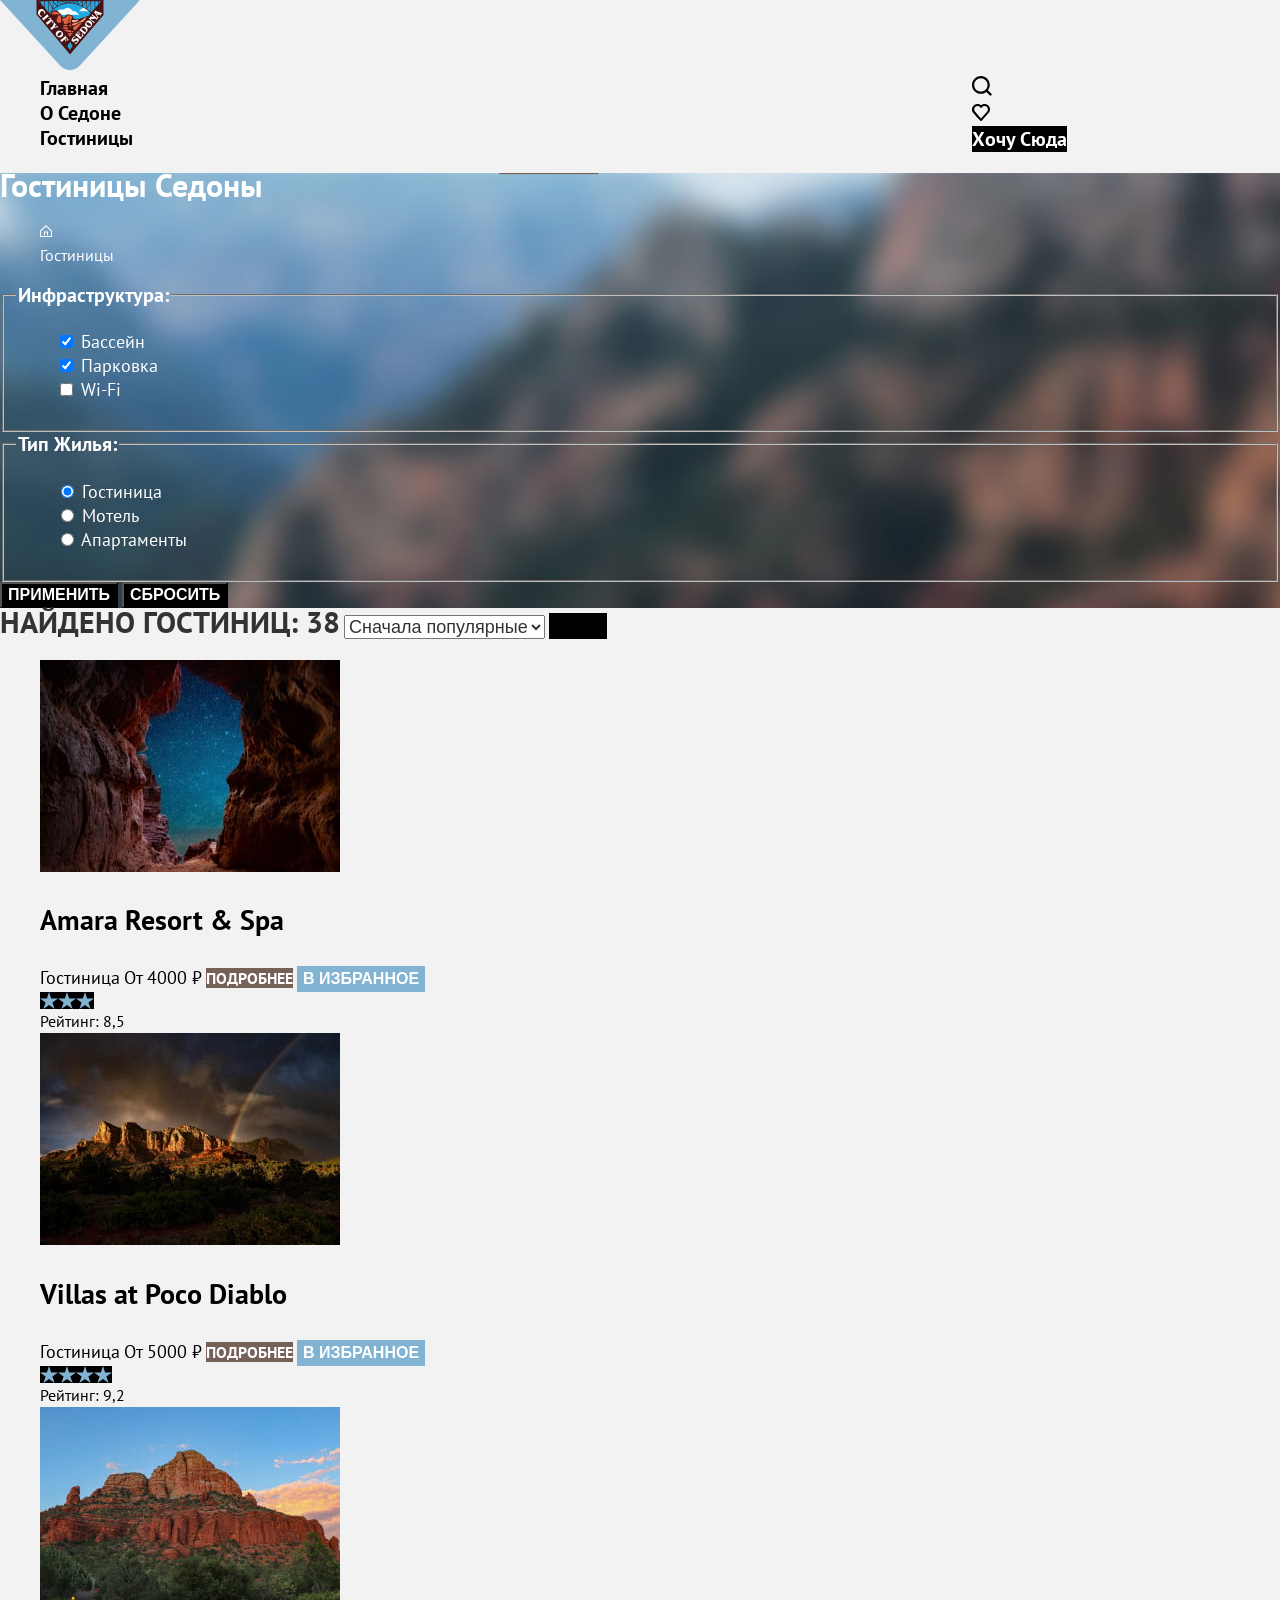
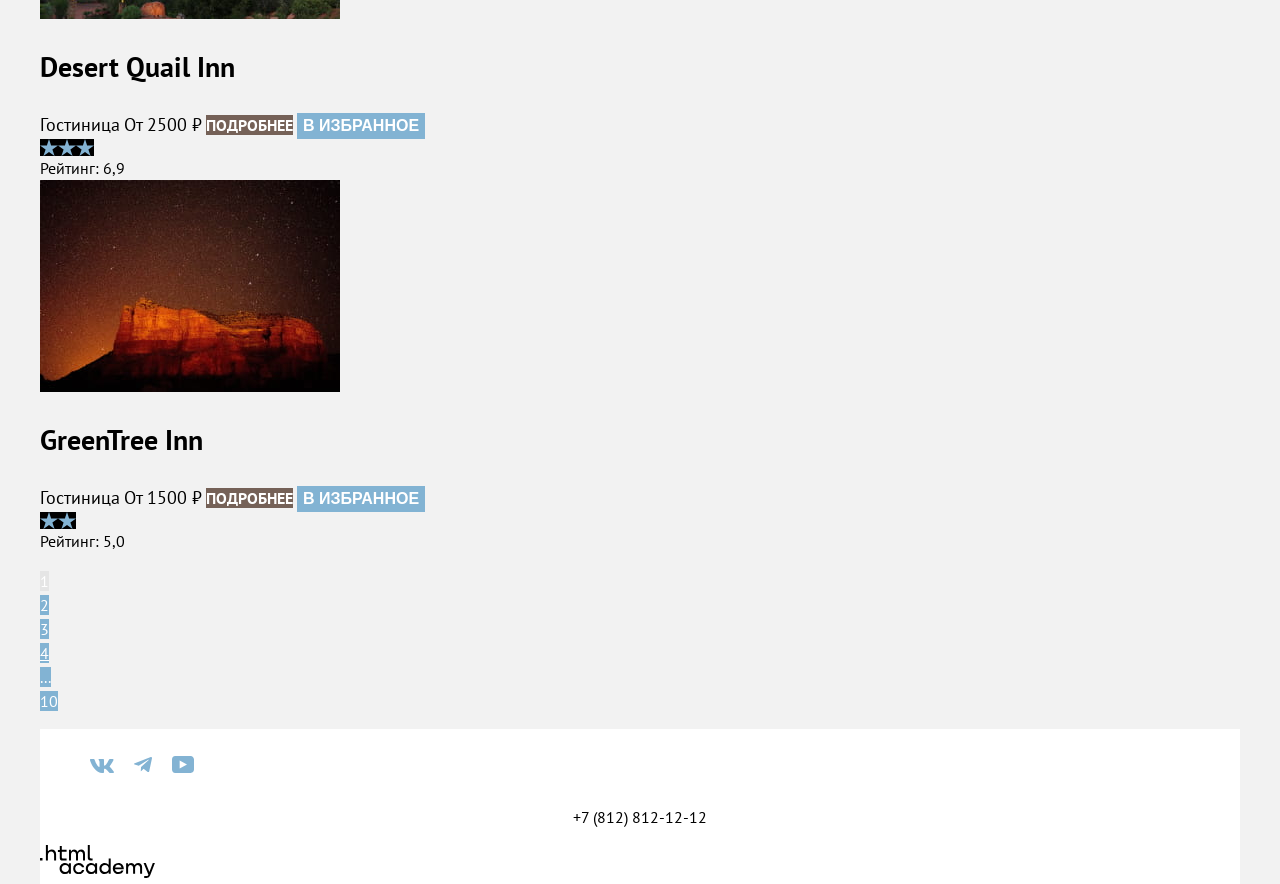
==== commit d44048a7: "fix: styles.css width" ====
--- a/catalog.html
+++ b/catalog.html
@@ -60,7 +60,7 @@
         </ul>
       </nav>
     </header>
-    <main class="main-inner">
+    <main class="main-inner main-container">
       <header class="header-inner">
         <h1 class="header-inner-title">Гостиницы Седоны</h1>
         <ul class="breadcrumbs">
--- a/styles/styles.css
+++ b/styles/styles.css
@@ -12,12 +12,26 @@
   font-style: normal;
   font-display: swap;
 }
+* {
+  box-sizing: border-box;
+}
+html {
+  height: 100%;
+}
 body {
+  display: flex;
+  flex-direction: column;
+  margin: 0;
+  padding: 0;
   font-family: "PT Sans", sans-serif;
   font-size: 16px;
   line-height: 24px;
-  background-color: #fff;
+  background-color: #f2f2f2;
   color: #333;
+  min-height: 100%;
+}
+.main-container {
+  flex-grow: 1;
 }
 .button {
   font-weight: 700;
@@ -37,6 +51,23 @@
 /* Page-Header */
 .page-header {
   color: #000;
+
+}
+.navigation {
+ display: flex;
+ width: 1200px;
+  margin: 0 auto;
+}
+.navigation-list {
+  margin: 0;
+  padding: 0;
+  width: 600px;
+  list-style-type: none;
+}
+
+.navigation-user {
+  max-width: 268px;
+  margin-left: auto;
 }
 .navigation-link {
   color: inherit;
@@ -52,6 +83,10 @@
 }
 /* Main-Index */
 .main-index {
+}
+.page-container {
+  width: 1200px;
+  margin: 0 auto;
 }
 /* Hero */
 .hero {
@@ -62,6 +97,10 @@
   color: #000;
   text-align: center;
 }
+.logo {
+  display: block;
+  margin: 0 auto;
+}
 /* About */
 .about {
   text-align: center;
@@ -81,7 +120,13 @@
 }
 /* Advantages */
 .advantages-list {
-  list-style-type: none;
+  display: flex;
+  justify-content: space-between;
+  flex-direction: column;
+  list-style-type: none;
+  margin: 0;
+  padding: 0;
+
 }
 .advantages-background-blau {
   background-color: #82b3d3;
@@ -96,18 +141,46 @@
   color: #000;
 }
 .advantages-item {
-  text-align: center;
+  display: flex;
+  flex-shrink: 0;
+  justify-content: center;
+  align-items: center;
+  text-align: center;
+  width: 1200px;
+  height: 385px;
+  box-sizing: border-box;
+}
+.advantages-container {
+  width: 400px;
+  padding: 112px 85px;
+  display: flex;
+  box-sizing: border-box;
+  flex-direction: column;
+  justify-content: center;
+  align-items: center;
+  text-align: center;
+
+}
+.advantages-image {
+  width: 800px;
+  height: 385px;
+  object-fit: cover;
+  flex-shrink: 0;
 }
 .advantages-text,
 .tips-text {
   font-size: 18px;
   line-height: 117%;
+  margin: 0;
+  margin-top: 30px;
 }
 .advantages-title,
 .tips-title {
   font-weight: 700;
   font-size: 24px;
   line-height: 117%;
+  margin: 0 0 30px 0; /* Отступ снизу до текста/дефиса */
+  text-transform: uppercase;
 }
 /* Recommendations */
 .recommendations {
@@ -126,9 +199,13 @@
   text-align: center;
 }
 .tips-list {
-  list-style-type: none;
-  text-align: center;
-}
+  display: flex;
+  list-style-type: none;
+  text-align: center;
+  margin: 0;
+  padding: 0;
+}
+.tips-item {}
 /* interested  */
 .interested {
   text-align: center;
@@ -151,19 +228,45 @@
 }
 /* page-footer */
 .page-footer {
+  width: 1200px;
   background-color: #fff;
-  color: #000;
+  margin: 0 auto;
+  color: #000;
+}
+.social {
+  max-width: 142px;
 }
 .social-list {
   list-style-type: none;
+  display: flex;
 }
 .social-link {
   text-decoration: none;
 }
+.social-item {
+  padding: 10px;
+}
+
+.page-footer-container {
+  display: flex;
+  width: 1060px;
+  margin: 0 auto;
+
+}
 /* contacts*/
+.contacts {
+  flex-grow: 1;
+  justify-content: center;
+  align-items: center;
+  text-align: center;
+}
 .contacts-phone {
   color: inherit;
   text-decoration: none;
+  font-style: normal;
+}
+.newsletter {
+  width: 115px;
 }
 /* .header-inner */
 .header-inner {
@@ -283,6 +386,3 @@
 .pagination-current {
   background-color: #e5e5e5;
 }
-.contacts-phone {
-  font-style: normal;
-}
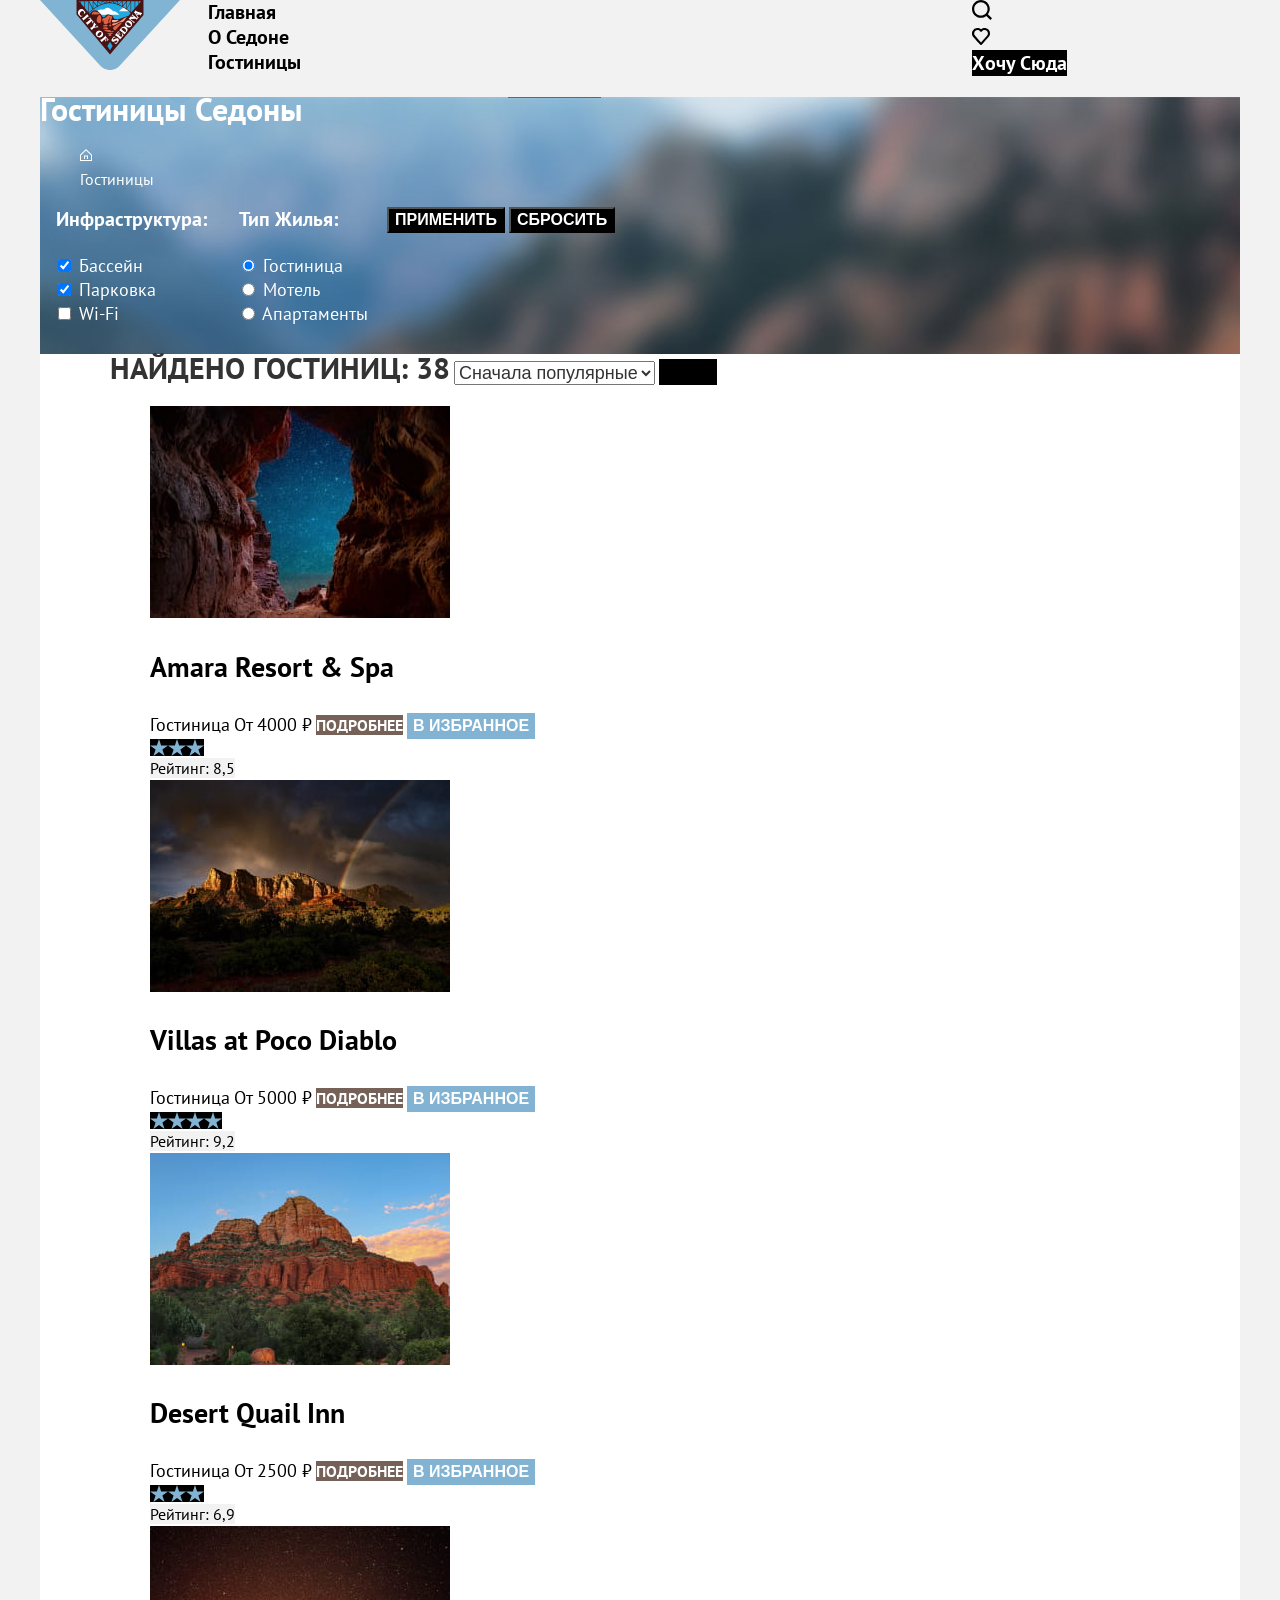
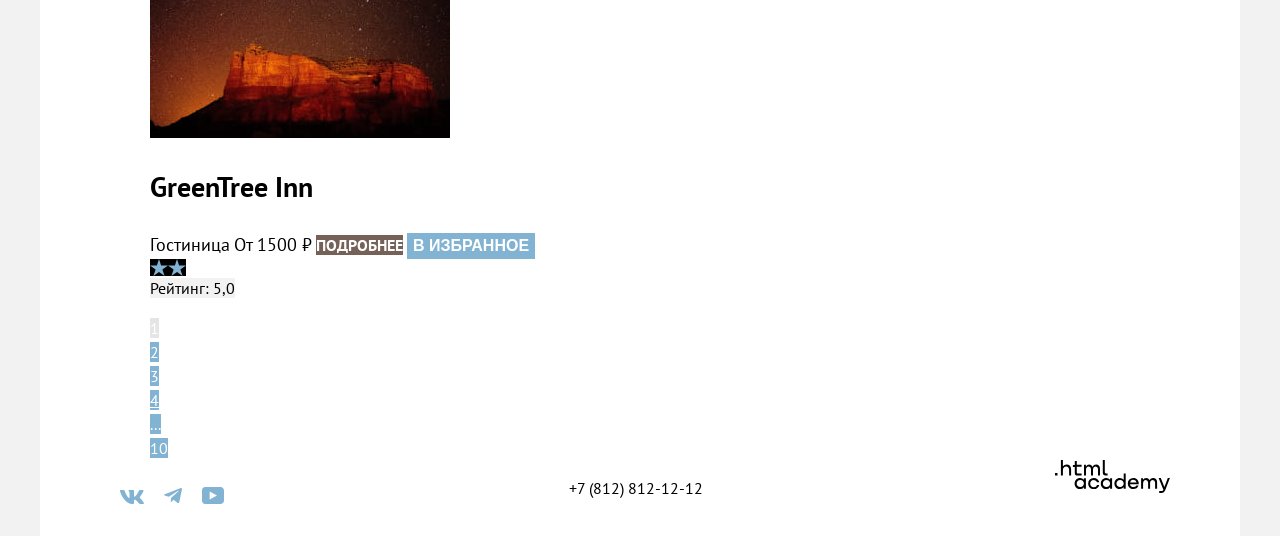
==== commit a0cf6762: "fix: style.css" ====
--- a/catalog.html
+++ b/catalog.html
@@ -8,16 +8,16 @@
   </head>
   <body>
     <header class="page-header">
-      <a href="index.html" class="page-header-link">
-        <img
-          src="images/svg/logo.svg"
-          alt="Логотипа сайта Седона"
-          class="page-header-logo"
-          width="140"
-          height="70"
-        />
-      </a>
       <nav class="navigation">
+        <a href="index.html" class="navigation-logo">
+          <img
+            src="images/svg/logo.svg"
+            alt="Логотипа сайта Седона"
+            class="logo"
+            width="140"
+            height="70"
+          />
+        </a>
         <ul class="navigation-list">
           <li class="navigation-item">
             <a href="index.html" class="navigation-link">Главная</a>
@@ -61,378 +61,400 @@
       </nav>
     </header>
     <main class="main-inner main-container">
-      <header class="header-inner">
-        <h1 class="header-inner-title">Гостиницы Седоны</h1>
-        <ul class="breadcrumbs">
-          <li class="breadcrumbs-item">
-            <a href="" class="breadcrumbs-link">
-              <img
-                src="images/svg/home-page.svg"
-                width="12"
-                height="12"
-                alt=""
-                class="header-inner-image"
-              />
-              <span class="visually-hidden">Главная</span>
-            </a>
-          </li>
-          <li class="breadcrumbs-item">
-            <a class="breadcrumbs-link">Гостиницы</a>
-          </li>
-        </ul>
-        <form action="https://echo.htmlacademy.ru/" class="form-filter">
-          <!-- form — создаёт форму для выбора фильтров.
+      <div class="page-container">
+        <header class="header-inner">
+          <h1 class="header-inner-title">Гостиницы Седоны</h1>
+          <ul class="breadcrumbs">
+            <li class="breadcrumbs-item">
+              <a href="" class="breadcrumbs-link">
+                <img
+                  src="images/svg/home-page.svg"
+                  width="12"
+                  height="12"
+                  alt=""
+                  class="header-inner-image"
+                />
+                <span class="visually-hidden">Главная</span>
+              </a>
+            </li>
+            <li class="breadcrumbs-item">
+              <a class="breadcrumbs-link">Гостиницы</a>
+            </li>
+          </ul>
+          <form action="https://echo.htmlacademy.ru/" class="form-filter">
+            <!-- form — создаёт форму для выбора фильтров.
          action — указывает адрес, куда отправятся выбранные данные -->
 
-          <fieldset class="form-filter-group">
-            <!-- fieldset — объединяет связанные элементы формы в одну группу.
+            <fieldset class="form-filter-group">
+              <!-- fieldset — объединяет связанные элементы формы в одну группу.
            Здесь он объединяет все варианты инфраструктуры:
            «Бассейн», «Парковка» и «Wi-Fi» -->
 
-            <legend class="form-filter-title">Инфраструктура:</legend>
-            <!-- legend — задаёт название группы fieldset.
+              <legend class="form-filter-title">Инфраструктура:</legend>
+              <!-- legend — задаёт название группы fieldset.
            Здесь название группы — «Инфраструктура» -->
 
-            <ul class="form-filter-list">
-              <!-- ul — создаёт список вариантов фильтра -->
-
-              <li class="form-filter-item">
-                <!-- li — отдельный пункт списка -->
-
-                <label class="control">
-                  <!-- label — связывает текст «Бассейн» с checkbox.
+              <ul class="form-filter-list">
+                <!-- ul — создаёт список вариантов фильтра -->
+
+                <li class="form-filter-item">
+                  <!-- li — отдельный пункт списка -->
+
+                  <label class="control">
+                    <!-- label — связывает текст «Бассейн» с checkbox.
                  Можно нажать как на квадратик, так и на текст -->
 
-                  <input
-                    type="checkbox"
-                    class="control-input"
-                    name="schwimbad"
-                    checked
-                  />
-                  <!-- checkbox — флажок, который позволяет выбрать этот вариант.
+                    <input
+                      type="checkbox"
+                      class="control-input"
+                      name="schwimbad"
+                      checked
+                    />
+                    <!-- checkbox — флажок, который позволяет выбрать этот вариант.
                  Checkbox можно выбирать одновременно с другими checkbox -->
 
-                  Бассейн
-                </label>
-              </li>
-
-              <li class="form-filter-item">
-                <label class="control">
-                  <input
-                    type="checkbox"
-                    class="control-input"
-                    name="parking"
-                    checked
-                  />
-                  Парковка
-                </label>
-              </li>
-
-              <li class="form-filter-item">
-                <label class="control">
-                  <input type="checkbox" class="control-input" name="wi-fi" />
-                  Wi-Fi
-                </label>
-              </li>
-            </ul>
-          </fieldset>
-
-          <fieldset class="form-filter-group">
-            <!-- Второй fieldset — отдельная группа формы.
+                    Бассейн
+                  </label>
+                </li>
+
+                <li class="form-filter-item">
+                  <label class="control">
+                    <input
+                      type="checkbox"
+                      class="control-input"
+                      name="parking"
+                      checked
+                    />
+                    Парковка
+                  </label>
+                </li>
+
+                <li class="form-filter-item">
+                  <label class="control">
+                    <input type="checkbox" class="control-input" name="wi-fi" />
+                    Wi-Fi
+                  </label>
+                </li>
+              </ul>
+            </fieldset>
+
+            <fieldset class="form-filter-group">
+              <!-- Второй fieldset — отдельная группа формы.
            Здесь объединены варианты выбора типа жилья:
            «Гостиница», «Мотель» и «Апартаменты» -->
 
-            <legend class="form-filter-title">Тип жилья:</legend>
-            <!-- legend — название этой группы.
+              <legend class="form-filter-title">Тип жилья:</legend>
+              <!-- legend — название этой группы.
            Здесь оно сообщает пользователю, что ниже выбирается тип жилья -->
 
-            <ul class="form-filter-list">
-              <!-- ul — список вариантов типа жилья -->
-
-              <li class="form-filter-item">
-                <!-- li — один вариант из списка -->
-
-                <label class="control">
-                  <!-- label — связывает название варианта с radio -->
-
-                  <input
-                    type="radio"
-                    class="control-input"
-                    name="product-group"
-                    value="hotel"
-                    checked
+              <ul class="form-filter-list">
+                <!-- ul — список вариантов типа жилья -->
+
+                <li class="form-filter-item">
+                  <!-- li — один вариант из списка -->
+
+                  <label class="control">
+                    <!-- label — связывает название варианта с radio -->
+
+                    <input
+                      type="radio"
+                      class="control-input"
+                      name="product-group"
+                      value="hotel"
+                      checked
+                    />
+                    <!-- radio — переключатель для выбора варианта.
+                 Обычно из одной группы radio выбирают только один вариант -->
+
+                    Гостиница
+                  </label>
+                </li>
+
+                <li class="form-filter-item">
+                  <label class="control">
+                    <input
+                      type="radio"
+                      class="control-input"
+                      name="product-group"
+                      value="motel"
+                    />
+                    Мотель
+                  </label>
+                </li>
+
+                <li class="form-filter-item">
+                  <label class="control">
+                    <input
+                      type="radio"
+                      class="control-input"
+                      name="product-group"
+                      value="apartmant"
+                    />
+                    Апартаменты
+                  </label>
+                </li>
+              </ul>
+            </fieldset>
+            <div class="form-content-button">
+              <button class="form-button" type="submit">Применить</button>
+              <button class="form-button" type="submit">Сбросить</button>
+            </div>
+          </form>
+        </header>
+        <section class="catalog-products">
+          <!-- Секция с каталогом и фильтрами -->
+          <div class="sorting-container">
+            <div class="select">
+              <label for="sort" class="form-label title"
+                >Найдено гостиниц: 38</label
+              >
+              <select id="sort" aria-label="Сортировка" class="select-control">
+                <option value="popular">Сначала популярные</option>
+                <option value="cheap">Сначала дешевые</option>
+                <option value="expensiv">Сначала дорогие</option>
+              </select>
+              <a href="#" class="button button-light">
+                <span class="visually-hidden"
+                  >Показать карточки в виде карточек</span
+                >
+                <img
+                  src="images/svg/view-icon.svg"
+                  alt="Показать карточки в виде карточек"
+                  class="schow-card-image"
+                  width="16"
+                  height="14"
+                />
+              </a>
+              <a href="#" class="button button-light">
+                <span class="visually-hidden">Показать таблицу</span>
+                <img
+                  src="images/svg/tabl-view.svg"
+                  alt="Показать карточки в виде таблицы"
+                  class="schow-card-image"
+                  width="16"
+                  height="14"
+                />
+              </a>
+              <a href="#" class="button button-light">
+                <span class="visually-hidden">Показать список</span>
+                <img
+                  src="images/svg/list-view.svg"
+                  alt="Показать карточки в виде список"
+                  class="schow-card-image"
+                  width="16"
+                  height="14"
+                />
+              </a>
+            </div>
+
+            <ul class="product-list">
+              <li class="product-card">
+                <a href="#" class="product-card -image-link">
+                  <img
+                    src="images/galery/hotel-1.jpg"
+                    width="300"
+                    height="212"
+                    alt="Коньена с центра внутри показывает с низу высоты Коньена"
+                    class="product-card-image"
                   />
-                  <!-- radio — переключатель для выбора варианта.
-                 Обычно из одной группы radio выбирают только один вариант -->
-
-                  Гостиница
-                </label>
-              </li>
-
-              <li class="form-filter-item">
-                <label class="control">
-                  <input
-                    type="radio"
-                    class="control-input"
-                    name="product-group"
-                    value="motel"
+                </a>
+                <a href="#" class="product-card-title-link">
+                  <h3 class="product-card-title">Amara Resort & Spa</h3>
+                </a>
+                <span class="product-card-type">Гостиница</span>
+                <b class="product-card-price">От 4000 ₽</b>
+                <a href="#" class="button button-more">подробнее</a>
+                <button href="#" class="button button-favorite">
+                  в избранное
+                </button>
+                <div class="product-card-stars star-4">
+                  <span class="visually-hidden">4 звезды</span>
+                </div>
+                <span class="product-card-rating">Рейтинг: 8,5</span>
+              </li>
+
+              <li class="product-card">
+                <a href="" class="product-card -image-link">
+                  <img
+                    src="images/galery/hotel-2.jpg"
+                    width="300"
+                    height="212"
+                    alt="Показывает коньены с долика и сверху есть радуга"
+                    class="product-card-image"
                   />
-                  Мотель
-                </label>
-              </li>
-
-              <li class="form-filter-item">
-                <label class="control">
-                  <input
-                    type="radio"
-                    class="control-input"
-                    name="product-group"
-                    value="apartmant"
+                </a>
+                <a href="#" class="product-card-title-link">
+                  <h3 class="product-card-title">Villas at Poco Diablo</h3>
+                </a>
+                <span class="product-card-type">Гостиница</span>
+                <b class="product-card-price">От 5000 ₽</b>
+                <a href="#" class="button button-more">подробнее</a>
+                <button href="#" class="button button-favorite">
+                  в избранное
+                </button>
+                <div class="product-card-stars star-5">
+                  <span class="visually-hidden">5 звезды</span>
+                  <img src="#" alt="" class="product-card-star" />
+                </div>
+                <span class="product-card-rating">Рейтинг: 9,2</span>
+              </li>
+
+              <li class="product-card">
+                <a href="" class="product-card -image-link">
+                  <img
+                    src="images/galery/hotel-3.jpg"
+                    width="300"
+                    height="212"
+                    alt="Показывает Коньены из далека в днем"
+                    class="product-card-image"
                   />
-                  Апартаменты
-                </label>
+                </a>
+                <a href="#" class="product-card-title-link">
+                  <h3 class="product-card-title">Desert Quail Inn</h3>
+                </a>
+                <span class="product-card-type">Гостиница</span>
+                <b class="product-card-price">От 2500 ₽</b>
+                <a href="#" class="button button-more">подробнее</a>
+                <button href="#" class="button button-favorite">
+                  в избранное
+                </button>
+                <div class="product-card-stars star-3">
+                  <span class="visually-hidden">3 звезды</span>
+                  <img src="#" alt="" class="product-card-star" />
+                </div>
+                <span class="product-card-rating">Рейтинг: 6,9</span>
+              </li>
+
+              <li class="product-card">
+                <a href="" class="product-card -image-link">
+                  <img
+                    src="images/galery/hotel-4.jpg"
+                    width="300"
+                    height="212"
+                    alt="показывает все красоту коньенов в ночи и сверху зведзды"
+                    class="product-card-image"
+                  />
+                </a>
+                <a href="#" class="product-card-title-link">
+                  <h3 class="product-card-title">GreenTree Inn</h3>
+                </a>
+                <span class="product-card-type">Гостиница</span>
+                <b class="product-card-price">От 1500 ₽</b>
+                <a href="#" class="button button-more">подробнее</a>
+                <button href="#" class="button button-favorite">
+                  в избранное
+                </button>
+                <div class="product-card-stars star-2">
+                  <span class="visually-hidden">2 звезды</span>
+                  <img src="#" alt="" class="product-card-star" />
+                </div>
+                <span class="product-card-rating">Рейтинг: 5,0</span>
               </li>
             </ul>
-          </fieldset>
-          <div class="form-content-button">
-            <button class="form-button" type="submit">Применить</button>
-            <button class="form-button" type="submit">Сбросить</button>
+
+            <ul class="pagination">
+              <li class="pagination-item">
+                <a
+                  href=""
+                  class="pagination-link pagination-prev pagination-disabled"
+                >
+                  <span class="visually-hidden">Предыдушая страница</span>
+                </a>
+              </li>
+              <li class="pagination-item">
+                <a class="pagination-link pagination-current">1</a>
+              </li>
+              <li class="pagination-item">
+                <a class="pagination-link">2</a>
+              </li>
+              <li class="pagination-item">
+                <a class="pagination-link">3</a>
+              </li>
+              <li class="pagination-item">
+                <a href="#" class="pagination-link">4</a>
+              </li>
+              <li class="pagination-item">
+                <a class="pagination-link">...</a>
+              </li>
+              <li class="pagination-item">
+                <a class="pagination-link">10</a>
+              </li>
+              <li class="pagination-item">
+                <a href="#" class="pagination-link pagination-next">
+                  <span class="visually-hidden">Следующая страница</span>
+                </a>
+              </li>
+            </ul>
           </div>
-        </form>
-
-      </header>
-      <section class="catalog-products">
-        <!-- Секция с каталогом и фильтрами -->
-        <label for="sort" class="form-label title">Найдено гостиниц: 38</label>
-        <select id="sort" aria-label="Сортировка" class="select-control">
-          <option value="popular">Сначала популярные</option>
-          <option value="cheap">Сначала дешевые</option>
-          <option value="expensiv">Сначала дорогие</option>
-        </select>
-        <a href="#" class="button button-light">
-          <span class="visually-hidden">Показать карточки в виде карточек</span>
-          <img
-            src="images/svg/view-icon.svg"
-            alt="Показать карточки в виде карточек"
-            class="schow-card-image"
-            width="16" height="14"
-          />
-        </a>
-        <a href="#" class="button button-light">
-          <span class="visually-hidden">Показать таблицу</span>
-          <img
-            src="images/svg/tabl-view.svg"
-            alt="Показать карточки в виде таблицы"
-            class="schow-card-image"
-            width="16" height="14"
-          />
-        </a>
-        <a href="#" class="button button-light">
-          <span class="visually-hidden">Показать список</span>
-          <img
-            src="images/svg/list-view.svg"
-            alt="Показать карточки в виде список"
-            class="schow-card-image"
-            width="16" height="14"
-          />
-        </a>
-
-        <ul class="product-list">
-          <li class="product-card">
-            <a href="#" class="product-card -image-link">
-              <img
-                src="images/galery/hotel-1.jpg"
-                width="300"
-                height="212"
-                alt="Коньена с центра внутри показывает с низу высоты Коньена"
-                class="product-card-image"
-              />
-            </a>
-            <a href="#" class="product-card-title-link">
-              <h3 class="product-card-title">Amara Resort & Spa</h3>
-            </a>
-            <span class="product-card-type">Гостиница</span>
-            <b class="product-card-price">От 4000 ₽</b>
-            <a href="#" class="button button-more">подробнее</a>
-            <button href="#" class="button button-favorite">в избранное</button>
-            <div class="product-card-stars star-4">
-              <span class="visually-hidden">4 звезды</span>
-            </div>
-            <span class="product-card-rating">Рейтинг: 8,5</span>
-          </li>
-
-          <li class="product-card">
-            <a href="" class="product-card -image-link">
-              <img
-                src="images/galery/hotel-2.jpg"
-                width="300"
-                height="212"
-                alt="Показывает коньены с долика и сверху есть радуга"
-                class="product-card-image"
-              />
-            </a>
-            <a href="#" class="product-card-title-link">
-              <h3 class="product-card-title">Villas at Poco Diablo</h3>
-            </a>
-            <span class="product-card-type">Гостиница</span>
-            <b class="product-card-price">От 5000 ₽</b>
-            <a href="#" class="button button-more">подробнее</a>
-            <button href="#" class="button button-favorite">в избранное</button>
-            <div class="product-card-stars star-5">
-              <span class="visually-hidden">5 звезды</span>
-              <img src="#" alt="" class="product-card-star" />
-            </div>
-            <span class="product-card-rating">Рейтинг: 9,2</span>
-          </li>
-
-          <li class="product-card">
-            <a href="" class="product-card -image-link">
-              <img
-                src="images/galery/hotel-3.jpg"
-                width="300"
-                height="212"
-                alt="Показывает Коньены из далека в днем"
-                class="product-card-image"
-              />
-            </a>
-            <a href="#" class="product-card-title-link">
-              <h3 class="product-card-title">Desert Quail Inn</h3>
-            </a>
-            <span class="product-card-type">Гостиница</span>
-            <b class="product-card-price">От 2500 ₽</b>
-            <a href="#" class="button button-more">подробнее</a>
-            <button href="#" class="button button-favorite">в избранное</button>
-            <div class="product-card-stars star-3">
-              <span class="visually-hidden">3 звезды</span>
-              <img src="#" alt="" class="product-card-star" />
-            </div>
-            <span class="product-card-rating">Рейтинг: 6,9</span>
-          </li>
-
-          <li class="product-card">
-            <a href="" class="product-card -image-link">
-              <img
-                src="images/galery/hotel-4.jpg"
-                width="300"
-                height="212"
-                alt="показывает все красоту коньенов в ночи и сверху зведзды"
-                class="product-card-image"
-              />
-            </a>
-            <a href="#" class="product-card-title-link">
-              <h3 class="product-card-title">GreenTree Inn</h3>
-            </a>
-            <span class="product-card-type">Гостиница</span>
-            <b class="product-card-price">От 1500 ₽</b>
-            <a href="#" class="button button-more">подробнее</a>
-            <button href="#" class="button button-favorite">в избранное</button>
-            <div class="product-card-stars star-2">
-              <span class="visually-hidden">2 звезды</span>
-              <img src="#" alt="" class="product-card-star" />
-            </div>
-            <span class="product-card-rating">Рейтинг: 5,0</span>
-          </li>
-        </ul>
-
-        <ul class="pagination">
-          <li class="pagination-item">
-            <a
-              href=""
-              class="pagination-link pagination-prev pagination-disabled"
-            >
-              <span class="visually-hidden">Предыдушая страница</span>
-            </a>
-          </li>
-          <li class="pagination-item">
-            <a class="pagination-link pagination-current">1</a>
-          </li>
-          <li class="pagination-item">
-            <a class="pagination-link">2</a>
-          </li>
-          <li class="pagination-item">
-            <a class="pagination-link">3</a>
-          </li>
-          <li class="pagination-item">
-            <a href="#" class="pagination-link">4</a>
-          </li>
-          <li class="pagination-item">
-            <a class="pagination-link">...</a>
-          </li>
-          <li class="pagination-item">
-            <a class="pagination-link">10</a>
-          </li>
-          <li class="pagination-item">
-            <a href="#" class="pagination-link pagination-next">
-              <span class="visually-hidden">Следующая страница</span>
-            </a>
-          </li>
-        </ul>
-      </section>
+        </section>
+      </div>
     </main>
     <footer class="page-footer">
-      <section class="social">
-        <h2 class="visually-hidden">Давайте дружить</h2>
-        <ul class="social-list">
-          <li class="social-item">
-            <a href="#" class="social-link">
-              <span class="visually-hidden">Wkontakte</span>
-              <img
-                src="images/social-icon/vk.svg"
-                width="24"
-                height="14"
-                alt="Вконтакте"
-                class="social-image"
-              />
-            </a>
-          </li>
-          <li class="social-item">
-            <a href="#" class="social-link">
-              <span class="visually-hidden">Telegram</span>
-              <img
-                src="images/social-icon/telegram.svg"
-                width="18"
-                height="16"
-                alt="Телеграм"
-                class="social-image"
-              />
-            </a>
-          </li>
-          <li class="social-item">
-            <a href="#" class="social-link">
-              <span class="visually-hidden">Youtube</span>
-              <img
-                src="images/social-icon/youtube.svg"
-                width="22"
-                height="17"
-                alt="Ютуб"
-                class="social-image"
-              />
-            </a>
-          </li>
-        </ul>
-      </section>
-      <section class="contacts">
-        <h2 class="visually-hidden">Контакты</h2>
-        <address class="contacts-address">
-          <p class="contacts-address-text">
-            <a href="tel:+78128121212" class="contacts-phone"
-              >+7 (812) 812-12-12</a
-            >
-          </p>
-        </address>
-      </section>
-      <section class="newsletter">
-        <h2 class="visually-hidden">Получайте лучшие предложения</h2>
-        <a href="№" class="newsletter-link">
-          <img
-            src="images/svg/html-academy.svg"
-            width="115"
-            height="33"
-            alt="html-academy"
-            class="newsletter-image"
-          />
-        </a>
-      </section>
+      <div class="page-footer-container">
+        <section class="social">
+          <h2 class="visually-hidden">Давайте дружить</h2>
+          <ul class="social-list">
+            <li class="social-item">
+              <a href="#" class="social-link">
+                <span class="visually-hidden">Wkontakte</span>
+                <img
+                  src="images/social-icon/vk.svg"
+                  width="24"
+                  height="14"
+                  alt="Вконтакте"
+                  class="social-image"
+                />
+              </a>
+            </li>
+            <li class="social-item">
+              <a href="#" class="social-link">
+                <span class="visually-hidden">Telegram</span>
+                <img
+                  src="images/social-icon/telegram.svg"
+                  width="18"
+                  height="16"
+                  alt="Телеграм"
+                  class="social-image"
+                />
+              </a>
+            </li>
+            <li class="social-item">
+              <a href="#" class="social-link">
+                <span class="visually-hidden">Youtube</span>
+                <img
+                  src="images/social-icon/youtube.svg"
+                  width="22"
+                  height="17"
+                  alt="Ютуб"
+                  class="social-image"
+                />
+              </a>
+            </li>
+          </ul>
+        </section>
+        <section class="contacts">
+          <h2 class="visually-hidden">Контакты</h2>
+          <address class="contacts-address">
+            <p class="contacts-address-text">
+              <a href="tel:+78128121212" class="contacts-phone"
+                >+7 (812) 812-12-12</a
+              >
+            </p>
+          </address>
+        </section>
+        <section class="newsletter">
+          <h2 class="visually-hidden">Получайте лучшие предложения</h2>
+          <a href="№" class="newsletter-link">
+            <img
+              src="images/svg/html-academy.svg"
+              width="115"
+              height="33"
+              alt="html-academy"
+              class="newsletter-image"
+            />
+          </a>
+        </section>
+      </div>
     </footer>
   </body>
 </html>
--- a/styles/styles.css
+++ b/styles/styles.css
@@ -53,11 +53,16 @@
   color: #000;
 
 }
+
 .navigation {
  display: flex;
  width: 1200px;
   margin: 0 auto;
 }
+.navigation-logo {
+  width: 140px;
+  margin-right: 28px;
+}
 .navigation-list {
   margin: 0;
   padding: 0;
@@ -87,6 +92,7 @@
 .page-container {
   width: 1200px;
   margin: 0 auto;
+  background-color: #fff;
 }
 /* Hero */
 .hero {
@@ -110,6 +116,8 @@
 }
 .about-title,
 .title {
+  margin: 0;
+  padding-top: 69px;
   font-weight: 700;
   font-size: 30px;
   text-transform: uppercase;
@@ -117,6 +125,8 @@
 .about-text {
   font-size: 22px;
   line-height: 118%;
+  margin: 0;
+  margin-top: 26px;
 }
 /* Advantages */
 .advantages-list {
@@ -125,6 +135,7 @@
   flex-direction: column;
   list-style-type: none;
   margin: 0;
+
   padding: 0;
 
 }
@@ -147,18 +158,18 @@
   align-items: center;
   text-align: center;
   width: 1200px;
-  height: 385px;
   box-sizing: border-box;
 }
 .advantages-container {
   width: 400px;
-  padding: 112px 85px;
+  padding: 103px 85px;
   display: flex;
   box-sizing: border-box;
   flex-direction: column;
   justify-content: center;
   align-items: center;
   text-align: center;
+  align-self: stretch;
 
 }
 .advantages-image {
@@ -188,9 +199,14 @@
   color: #000;
   text-align: center;
 }
+.recommendations-title {
+  padding-top: 64px;
+}
 .recommendations-text {
   font-size: 22px;
   line-height: 118%;
+  margin: 0;
+
 }
 /* tips */
 .section {
@@ -205,7 +221,10 @@
   margin: 0;
   padding: 0;
 }
-.tips-item {}
+.tips-item {
+  width: 400px;
+  padding: 0 84px;
+}
 /* interested  */
 .interested {
   text-align: center;
@@ -234,11 +253,13 @@
   color: #000;
 }
 .social {
-  max-width: 142px;
+  max-width: 162px;
+  margin-right: 42px;
 }
 .social-list {
   list-style-type: none;
   display: flex;
+  padding-left: 0;
 }
 .social-link {
   text-decoration: none;
@@ -255,7 +276,8 @@
 }
 /* contacts*/
 .contacts {
-  flex-grow: 1;
+  /* flex-grow: 1; */
+  width: 720px;
   justify-content: center;
   align-items: center;
   text-align: center;
@@ -267,6 +289,7 @@
 }
 .newsletter {
   width: 115px;
+  margin-left: auto;
 }
 /* .header-inner */
 .header-inner {
@@ -296,6 +319,7 @@
 .form-filter-list {
   list-style-type: none;
   font-size: 18px;
+  padding: 0;
 }
 .form-button {
   font-weight: 700;
@@ -313,6 +337,14 @@
 }
 /* .catalog-products */
 .catalog-products {
+  /* display: flex; */
+}
+.form-filter {
+  display: flex;
+}
+.form-filter-group {
+  width: 160px;
+  border: none;
 }
 .product-card {
   color: #000;
@@ -378,6 +410,7 @@
 }
 .pagination {
   list-style-type: none;
+  margin: 0;
 }
 .pagination-link {
   background-color: #82b3d3;
@@ -386,3 +419,8 @@
 .pagination-current {
   background-color: #e5e5e5;
 }
+/* sorting-container */
+.sorting-container {
+  width: 1060px;
+  margin: 0 auto;
+}
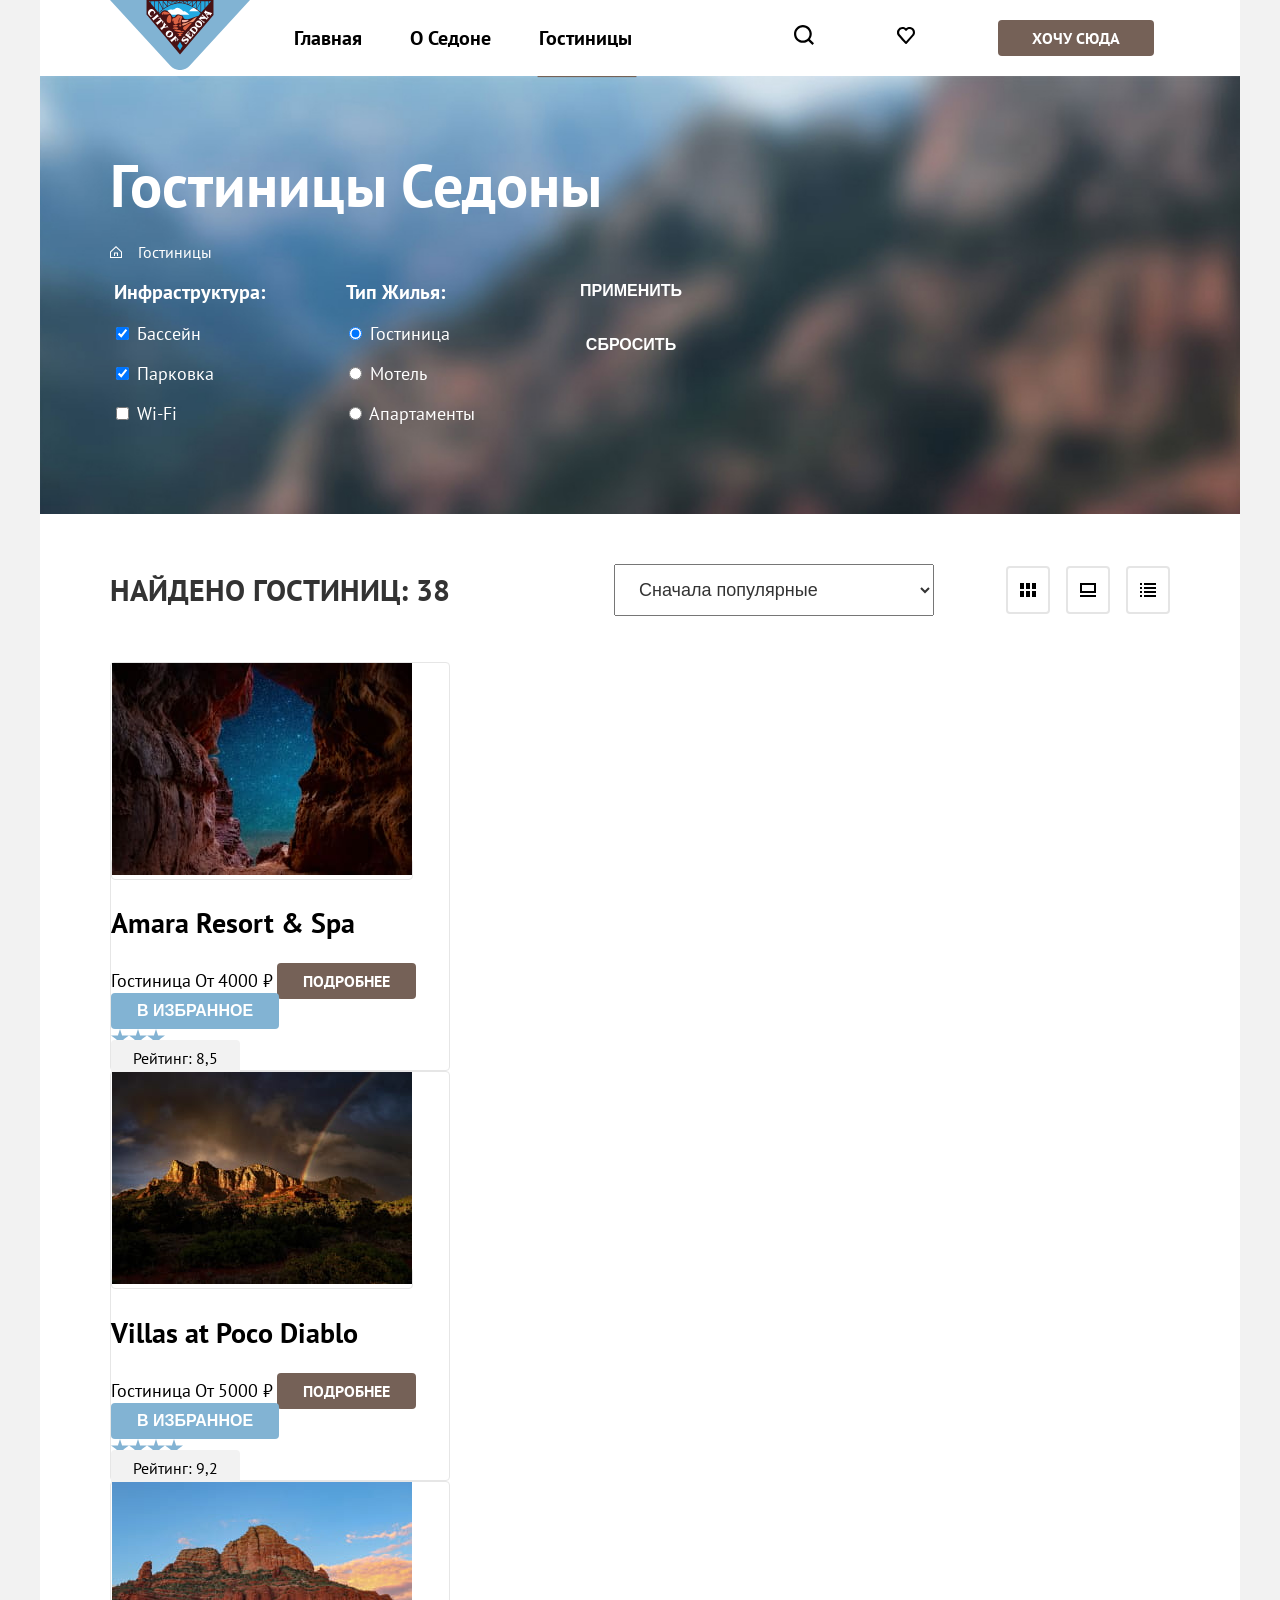
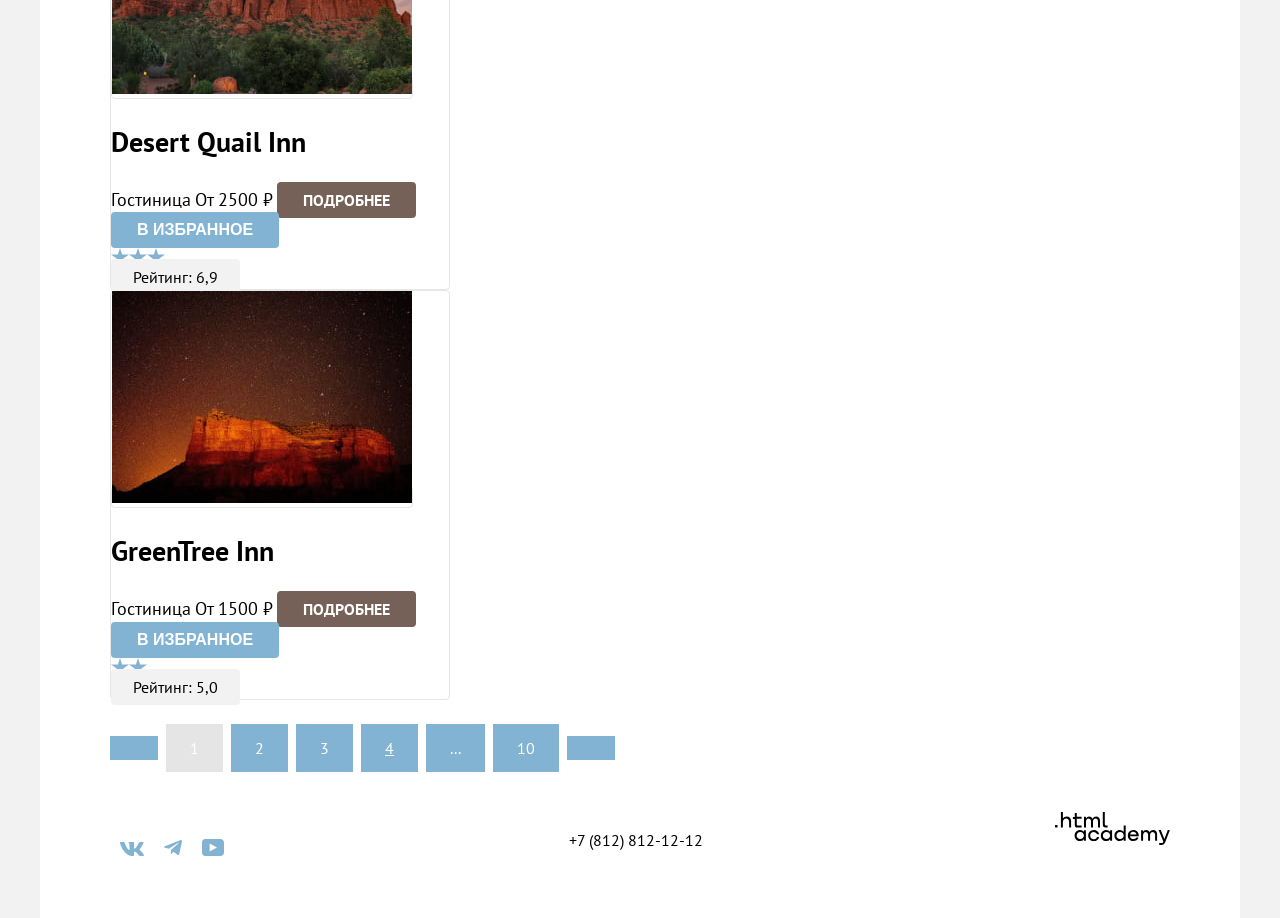
==== commit 6cdac6ff: "fix cataloh.html" ====
--- a/catalog.html
+++ b/catalog.html
@@ -7,13 +7,13 @@
     <link rel="stylesheet" href="styles/styles.css" />
   </head>
   <body>
-    <header class="page-header">
+   <header class="page-header">
       <nav class="navigation">
         <a href="index.html" class="navigation-logo">
           <img
             src="images/svg/logo.svg"
             alt="Логотипа сайта Седона"
-            class="logo"
+            class="nav.logo"
             width="140"
             height="70"
           />
@@ -204,7 +204,7 @@
         <section class="catalog-products">
           <!-- Секция с каталогом и фильтрами -->
           <div class="sorting-container">
-            <div class="select">
+            <div class="select-content">
               <label for="sort" class="form-label title"
                 >Найдено гостиниц: 38</label
               >
@@ -213,7 +213,8 @@
                 <option value="cheap">Сначала дешевые</option>
                 <option value="expensiv">Сначала дорогие</option>
               </select>
-              <a href="#" class="button button-light">
+              <div class="select-control-button-content">
+                <a href="#" class="button button-light">
                 <span class="visually-hidden"
                   >Показать карточки в виде карточек</span
                 >
@@ -245,6 +246,8 @@
                   height="14"
                 />
               </a>
+              </div>
+
             </div>
 
             <ul class="product-list">
--- a/styles/styles.css
+++ b/styles/styles.css
@@ -21,6 +21,7 @@
 body {
   display: flex;
   flex-direction: column;
+  align-items: center;
   margin: 0;
   padding: 0;
   font-family: "PT Sans", sans-serif;
@@ -39,42 +40,71 @@
   line-height: 180%;
   text-align: center;
   text-transform: uppercase;
-  background-color: #000;
-  color: #fff;
+  background-color: #fff;
+  color: #000;
   text-decoration: none;
 }
 
 .visually-hidden {
-  display: none;
+  position: absolute;
+  width: 1px;
+  height: 1px;
+  margin: -1;
+  padding: 0;
+  border: 0;
+  clip: rect(0 0 0 0);
+  overflow: hidden;
 }
 
 /* Page-Header */
 .page-header {
   color: #000;
-
+}
+.header-inner {
+  padding: 70px;
+}
+.header-inner-title {
+  margin: 0;
+  font-weight: 700;
+  font-size: 60px;
+  line-height: 130%;
 }
 
 .navigation {
- display: flex;
- width: 1200px;
-  margin: 0 auto;
+  display: flex;
+  align-items: center;
+  width: 1200px;
+  margin: 0 auto;
+  background-color: #fff;
+  color: #000;
+  padding: 0 70px;
 }
 .navigation-logo {
   width: 140px;
   margin-right: 28px;
+  flex-shrink: 0;
 }
 .navigation-list {
-  margin: 0;
-  padding: 0;
-  width: 600px;
-  list-style-type: none;
+  display: flex;
+  flex-wrap: wrap;
+  width: 100%;
+  gap: 16px;
+  margin: 0;
+  padding: 0;
+  max-width: 500px;
+  list-style-type: none;
+  flex-grow: 2;
 }
 
 .navigation-user {
-  max-width: 268px;
+  display: flex;
+  justify-content: space-between;
+  width: 280px;
   margin-left: auto;
+  flex-grow: 1;
 }
 .navigation-link {
+  padding: 20px 16px;
   color: inherit;
   font-weight: 700;
   text-transform: capitalize;
@@ -83,11 +113,24 @@
   text-align: center;
   text-decoration: none;
 }
+.navigation-user .navigation-link {
+  min-width: 21px;
+  min-height: 18px;
+}
 .navigation-user-will {
-  color: #fff;
+  background-color: #756157;
+  padding: 8px 34px;
+  color: #fff;
+  font-weight: 700;
+  font-size: 16px;
+  line-height: 125%;
+  text-align: center;
+  text-transform: uppercase;
+  border-radius: 4px;
 }
 /* Main-Index */
-.main-index {
+.main-container {
+  flex-grow: 1;
 }
 .page-container {
   width: 1200px;
@@ -100,15 +143,21 @@
   background-size: 100% auto;
   background-color: rgb(184, 173, 202);
   background-repeat: no-repeat;
-  color: #000;
-  text-align: center;
+  background-position: center;
+  color: #000;
+  text-align: center;
+  width: 1200px;
+  margin: 0 auto;
 }
 .logo {
   display: block;
   margin: 0 auto;
+  padding-top: 52px;
+  padding-bottom: 82px;
 }
 /* About */
 .about {
+  padding: 0 275px;
   text-align: center;
   background-color: #fff;
   color: #000;
@@ -117,16 +166,19 @@
 .about-title,
 .title {
   margin: 0;
-  padding-top: 69px;
-  font-weight: 700;
+  font-weight: 700;
+  line-height: 120%;
   font-size: 30px;
   text-transform: uppercase;
+}
+.about-title {
 }
 .about-text {
   font-size: 22px;
   line-height: 118%;
   margin: 0;
   margin-top: 26px;
+  margin-bottom: 69px;
 }
 /* Advantages */
 .advantages-list {
@@ -137,7 +189,6 @@
   margin: 0;
 
   padding: 0;
-
 }
 .advantages-background-blau {
   background-color: #82b3d3;
@@ -170,11 +221,11 @@
   align-items: center;
   text-align: center;
   align-self: stretch;
-
+  
 }
 .advantages-image {
   width: 800px;
-  height: 385px;
+  height: 398px;
   object-fit: cover;
   flex-shrink: 0;
 }
@@ -183,10 +234,42 @@
   font-size: 18px;
   line-height: 117%;
   margin: 0;
-  margin-top: 30px;
+  /* margin-top: 30px; */
+}
+/* .advantages-text::before {
+  display: block;
+  content: " ";
+  width: 60px;
+  height: 2px;
+  background-color: rgba(255, 255, 255, 0.3);
+  margin: 0 auto;
+  margin-bottom: 30px;
+} */
+.advantages-container .advantages-text::before {
+  display: block;
+  content: " ";
+  width: 60px;
+  height: 2px;
+  background-color: rgba(255, 255, 255, 0.3);
+  /* background-color: rgba(0, 0, 0, 0.3); */
+  margin: 0 auto;
+  margin-bottom: 30px;
+}
+.advantages-background-gray .advantages-text::before,
+.advantages-background-dunkl-gray .advantages-text::before {
+  /* display: block;
+  content: " ";
+  width: 60px;
+  height: 2px;
+  background-color: rgba(255, 255, 255, 0.3);
+  background-color: rgba(0, 0, 0, 0.3);
+  margin: 0 auto;
+  margin-bottom: 30px; */
+  background-color: rgba(0, 0, 0, 0.3);
 }
 .advantages-title,
 .tips-title {
+  margin: 0;
   font-weight: 700;
   font-size: 24px;
   line-height: 117%;
@@ -195,24 +278,27 @@
 }
 /* Recommendations */
 .recommendations {
-  background-color: #fff;
-  color: #000;
-  text-align: center;
-}
-.recommendations-title {
-  padding-top: 64px;
-}
+  padding: 0 346px;
+  background-color: #fff;
+  color: #000;
+  text-align: center;
+}
+
 .recommendations-text {
   font-size: 22px;
   line-height: 118%;
   margin: 0;
-
 }
 /* tips */
 .section {
   background-color: #fff;
   color: #000;
   text-align: center;
+  width: 1200px;
+  margin: 0 auto;
+}
+.recommendations-text {
+  margin: 20px 0 64px 0;
 }
 .tips-list {
   display: flex;
@@ -225,6 +311,12 @@
   width: 400px;
   padding: 0 84px;
 }
+.tips-image {
+  margin-top: 81px;
+}
+.tips-text {
+  margin-bottom: 81px;
+}
 /* interested  */
 .interested {
   text-align: center;
@@ -232,18 +324,60 @@
 .interested-text {
   font-size: 22px;
   line-height: 118%;
+  margin-bottom: 54px;
+}
+.interested-link {
+  padding: 8px 50px;
+  background-color: #756157;
+  color: #fff;
+  border-radius: 4px;
 }
 /* subscribe */
 .subscribe {
+  margin-top: 96px;
   background-image: url(../images/backgroaund/subscribe.jpg);
   background-color: #8dc2ed;
   background-repeat: no-repeat;
   background-size: cover;
   color: #fff;
+  padding: 96px 258px 104px 258px;
+}
+.subscribe-title {
+  margin: 0;
+  padding-top: 96px;
+  font-weight: 700;
+  font-size: 30px;
+  line-height: 120%;
+  text-transform: uppercase;
 }
 .subscribe-text {
+  line-height: 118%;
+  padding: 0;
+  margin: 20px 0 54px 0;
   font-size: 22px;
-  line-height: 118%;
+  text-align: center;
+}
+.subscribe-form-content {
+  display: flex;
+  justify-content: center;
+  margin: 0 auto;
+  align-items: center;
+  width: 684px;
+}
+.input-subscribe-date {
+  padding: 14px 22px;
+  padding-right: 264px;
+}
+.subscribe-button {
+  padding: 5px 50px;
+  border: none;
+  font-weight: 700;
+  font-size: 20px;
+  line-height: 180%;
+  text-align: center;
+  text-transform: uppercase;
+  background-color: #82b3d3;
+  color: #fff;
 }
 /* page-footer */
 .page-footer {
@@ -267,12 +401,11 @@
 .social-item {
   padding: 10px;
 }
-
 .page-footer-container {
   display: flex;
   width: 1060px;
   margin: 0 auto;
-
+  margin: 40px auto 30px auto;
 }
 /* contacts*/
 .contacts {
@@ -296,8 +429,15 @@
   background-color: #82b3d3;
   color: #fff;
 }
+.newsletter-image {
+  /* margin-top: 48px; */
+}
+
 .breadcrumbs {
   list-style-type: none;
+  display: flex;
+  gap: 16px;
+  padding: 0;
 }
 .breadcrumbs-link {
   line-height: 131%;
@@ -310,6 +450,22 @@
   background-repeat: no-repeat;
   color: #fff;
 }
+.form-label {
+  margin-right: 164px;
+}
+.select-content {
+  margin: 50px auto 46px auto;
+  display: flex;
+  align-items: center;
+}
+.select-control-button-content {
+  margin-left: auto;
+  display: flex;
+  gap: 16px;
+}
+.select-control {
+  margin-right: 70px;
+}
 .form-filter-title {
   font-weight: 700;
   font-size: 20px;
@@ -320,6 +476,14 @@
   list-style-type: none;
   font-size: 18px;
   padding: 0;
+  display: flex;
+  flex-direction: column;
+  gap: 16px;
+}
+.form-content-button {
+  display: flex;
+  flex-direction: column;
+  gap: 32px;
 }
 .form-button {
   font-weight: 700;
@@ -328,13 +492,26 @@
   text-align: center;
   text-transform: uppercase;
   color: #fff;
-  background-color: black;
+  background: none;
+  border: none;
+}
+.form-button:hover {
+  background-color: #82b3d3;
+  padding: 8px 50px;
+  cursor: pointer;
+  transition: 0.2s;
 }
 .select-control {
+  padding: 14px 99px 14px 20px;
   font-size: 18px;
   line-height: 117%;
   color: #333;
 }
+.button-light {
+  border: 2px solid #e5e5e5;
+  border-radius: 4px;
+  padding: 4px 12px;
+}
 /* .catalog-products */
 .catalog-products {
   /* display: flex; */
@@ -345,12 +522,18 @@
 .form-filter-group {
   width: 160px;
   border: none;
+  padding: 0;
+  margin-right: 70px;
 }
 .product-card {
   color: #000;
+  border: 1px solid #e6e6e6;
+  border-radius: 4px;
+  width: 340px;
 }
 .product-list {
   list-style-type: none;
+  padding: 0;
 }
 .product-card-title-link {
   color: inherit;
@@ -365,6 +548,9 @@
   font-weight: 400;
   line-height: 117%;
 }
+.button-favorite {
+  display: inline-block;
+}
 .button-more,
 .button-favorite {
   font-weight: 700;
@@ -372,6 +558,8 @@
   line-height: 125%;
   text-align: center;
   color: #fff;
+  padding: 8px 26px;
+  border-radius: 4px;
 }
 .button-more {
   background-color: #756157;
@@ -379,42 +567,53 @@
 .button-favorite {
   background-color: #82b3d3;
   border: none;
-  height: 26px;
 }
 .product-card-stars {
   height: 17px;
   background-image: url(../images/svg/star.svg);
-  background-color: #000;
-  color: #fff;
+  background-color: #fff;
+  color: #000;
   background-repeat: repeat-x;
   background-size: 18px 17px;
   background-position: left center;
 }
-.star-1{
+.star-1 {
   width: 18px;
 }
-.star-2{
+.star-2 {
   width: 36px;
 }
-.star-3{
+.star-3 {
   width: 54px;
 }
-.star-4{
+.star-4 {
   width: 54px;
 }
-.star-5{
+.star-5 {
   width: 72px;
 }
 .product-card-rating {
   background-color: #f2f2f2;
-}
+  padding: 8px 22px;
+  border-radius: 4px;
+}
+
 .pagination {
   list-style-type: none;
   margin: 0;
+  margin-top: 24px;
+  padding: 0;
+  display: flex;
+  align-items: center;
+  gap: 8px;
+}
+.pagination-item {
+  display: flex;
 }
 .pagination-link {
   background-color: #82b3d3;
   color: #fff;
+  padding: 12px 24px;
 }
 .pagination-current {
   background-color: #e5e5e5;
